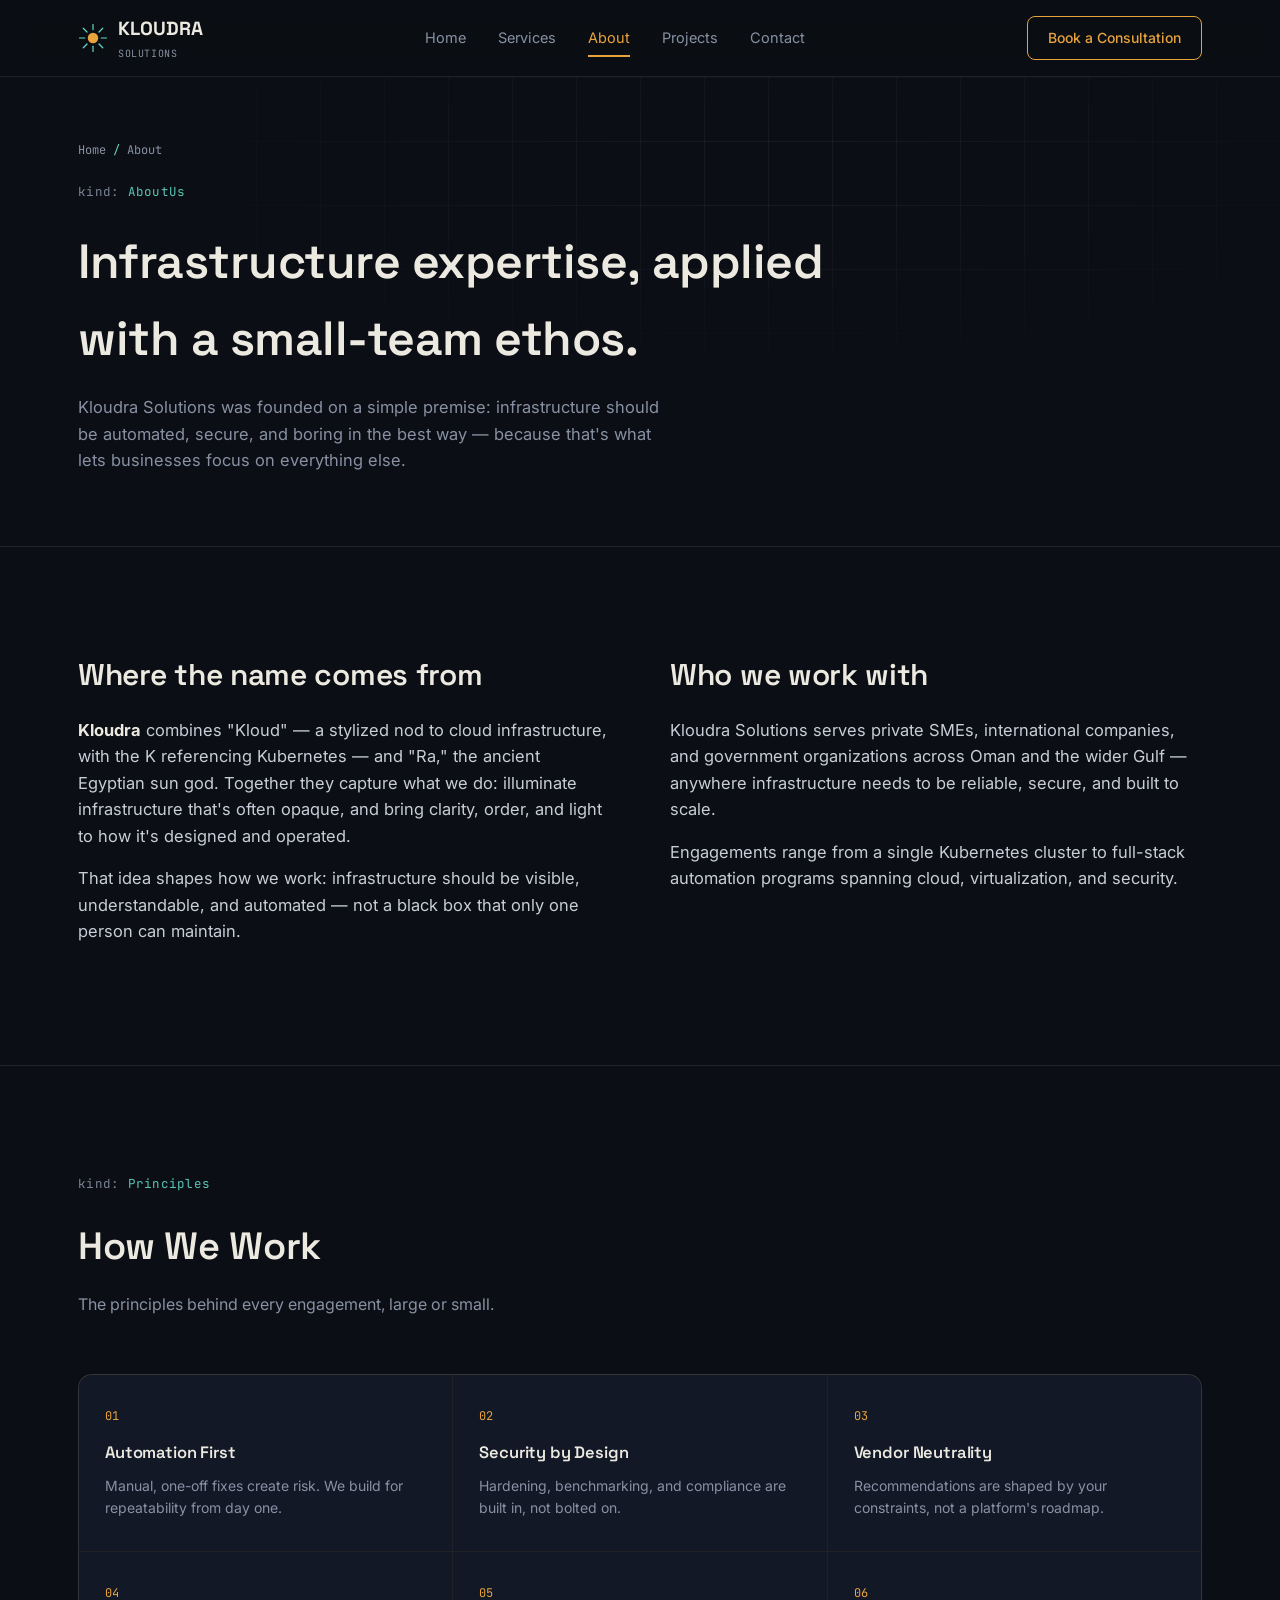
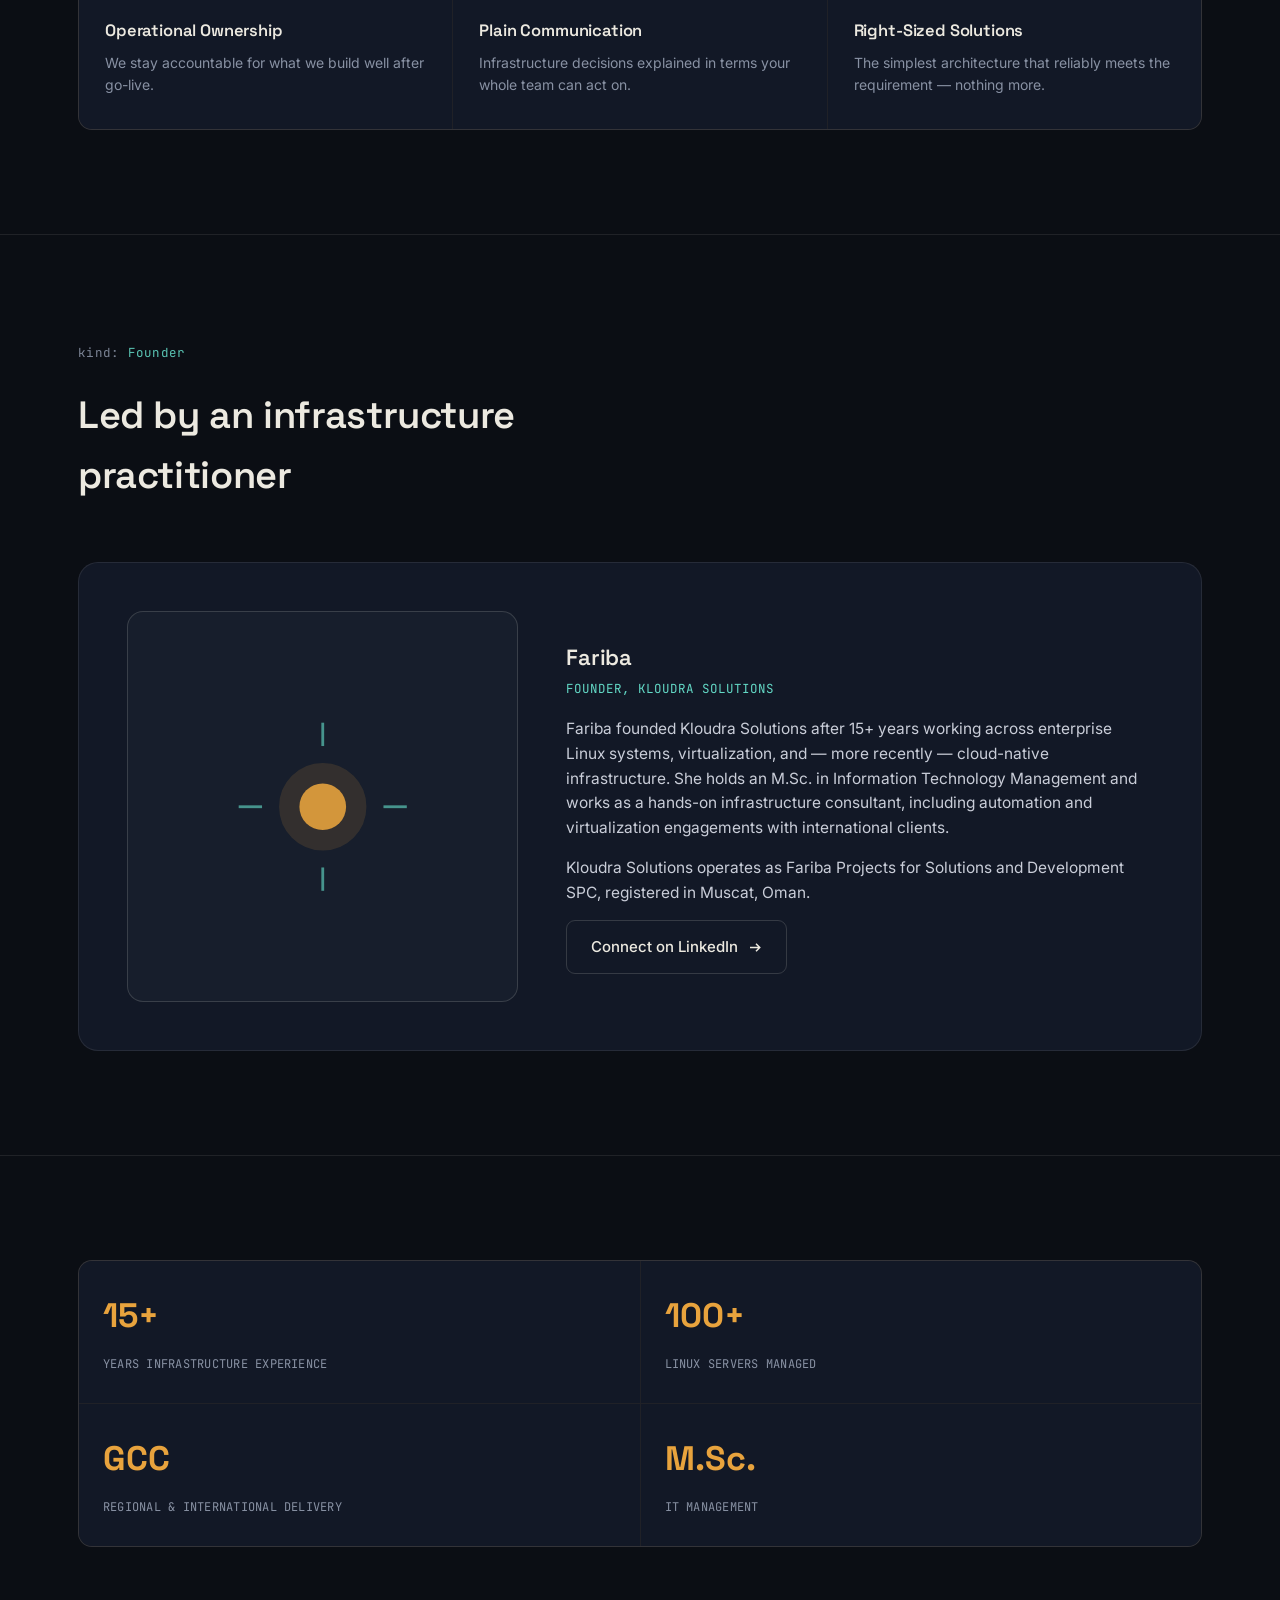
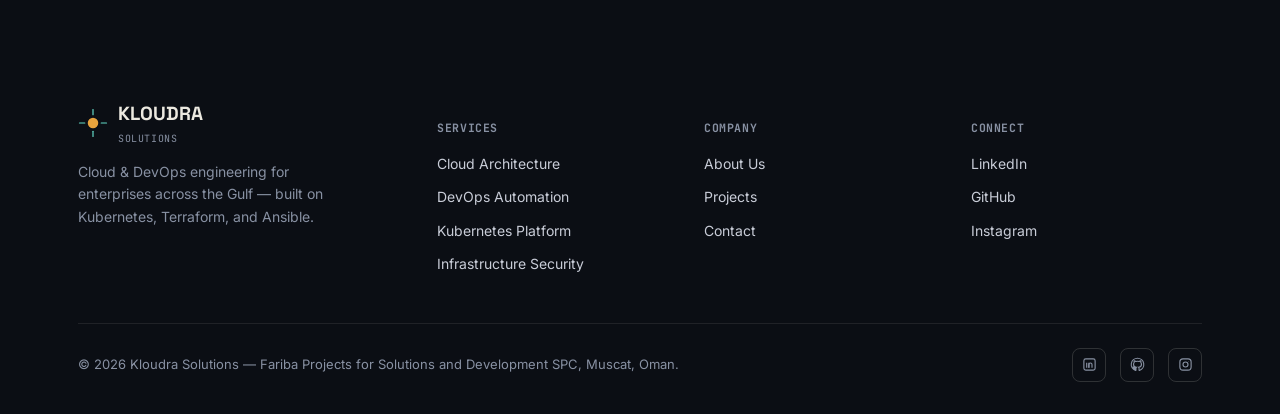
==== about.html @ f90eed34 "Initial Kloudra Solutions website" ====
<!DOCTYPE html>
<html lang="en">
<head>
<meta charset="UTF-8">
<meta name="viewport" content="width=device-width, initial-scale=1.0">
<title>About Us | Kloudra Solutions</title>
<meta name="description" content="Kloudra Solutions is a Muscat-based cloud and DevOps engineering practice serving SMEs, enterprises, and government organizations across the Gulf.">
<link rel="preconnect" href="https://fonts.googleapis.com">
<link rel="preconnect" href="https://fonts.gstatic.com" crossorigin>
<link href="https://fonts.googleapis.com/css2?family=Space+Grotesk:wght@400;500;600;700&family=Inter:wght@400;500;600;700&family=JetBrains+Mono:wght@400;500;600&display=swap" rel="stylesheet">
<link rel="stylesheet" href="styles.css">
</head>
<body>

<header>
  <nav class="wrap">
    <a href="index.html" class="brand">
      <svg class="brand-mark" viewBox="0 0 40 40" fill="none">
        <circle cx="20" cy="20" r="7" fill="#E8A33D"/>
        <g stroke="#63D9C6" stroke-width="1.6" stroke-linecap="round">
          <line x1="20" y1="2" x2="20" y2="9"/><line x1="20" y1="31" x2="20" y2="38"/>
          <line x1="2" y1="20" x2="9" y2="20"/><line x1="31" y1="20" x2="38" y2="20"/>
          <line x1="7" y1="7" x2="12" y2="12"/><line x1="28" y1="28" x2="33" y2="33"/>
          <line x1="33" y1="7" x2="28" y2="12"/><line x1="12" y1="28" x2="7" y2="33"/>
        </g>
      </svg>
      <div>KLOUDRA<small>SOLUTIONS</small></div>
    </a>
    <div class="nav-links" id="navLinks">
      <a href="index.html">Home</a>
      <a href="services.html">Services</a>
      <a href="about.html" class="active">About</a>
      <a href="projects.html">Projects</a>
      <a href="contact.html">Contact</a>
    </div>
    <div class="nav-right">
      <a class="nav-cta" href="https://calendly.com/faribadevopsprojects/30min" target="_blank" rel="noopener">Book a Consultation</a>
      <button class="nav-toggle" id="navToggle" aria-label="Toggle menu">
        <svg viewBox="0 0 24 24" fill="none" stroke="currentColor" stroke-width="2"><path d="M4 7h16M4 12h16M4 17h16"/></svg>
      </button>
    </div>
  </nav>
</header>

<section class="page-header">
  <div class="hero-grid"></div>
  <div class="wrap" style="position:relative;">
    <div class="crumb"><a href="index.html">Home</a> <span>/</span> About</div>
    <div class="manifest"><span><span class="k">kind:</span> <span class="v">AboutUs</span></span></div>
    <h1>Infrastructure expertise, applied with a small-team ethos.</h1>
    <p>Kloudra Solutions was founded on a simple premise: infrastructure should be automated, secure, and boring in the best way — because that's what lets businesses focus on everything else.</p>
  </div>
</section>

<section>
  <div class="wrap about-layout">
    <div class="reveal">
      <h2 style="font-size:clamp(24px,3vw,30px); margin-bottom:18px;">Where the name comes from</h2>
      <p><strong style="color:var(--paper);">Kloudra</strong> combines "Kloud" — a stylized nod to cloud infrastructure, with the K referencing Kubernetes — and "Ra," the ancient Egyptian sun god. Together they capture what we do: illuminate infrastructure that's often opaque, and bring clarity, order, and light to how it's designed and operated.</p>
      <p>That idea shapes how we work: infrastructure should be visible, understandable, and automated — not a black box that only one person can maintain.</p>
    </div>
    <div class="reveal">
      <h2 style="font-size:clamp(24px,3vw,30px); margin-bottom:18px;">Who we work with</h2>
      <p>Kloudra Solutions serves private SMEs, international companies, and government organizations across Oman and the wider Gulf — anywhere infrastructure needs to be reliable, secure, and built to scale.</p>
      <p>Engagements range from a single Kubernetes cluster to full-stack automation programs spanning cloud, virtualization, and security.</p>
    </div>
  </div>
</section>

<section>
  <div class="wrap">
    <div class="section-head reveal">
      <div class="manifest"><span><span class="k">kind:</span> <span class="v">Principles</span></span></div>
      <h2>How We Work</h2>
      <p>The principles behind every engagement, large or small.</p>
    </div>
    <div class="values-grid">
      <div class="value-item reveal"><span class="idx">01</span><h4>Automation First</h4><p>Manual, one-off fixes create risk. We build for repeatability from day one.</p></div>
      <div class="value-item reveal"><span class="idx">02</span><h4>Security by Design</h4><p>Hardening, benchmarking, and compliance are built in, not bolted on.</p></div>
      <div class="value-item reveal"><span class="idx">03</span><h4>Vendor Neutrality</h4><p>Recommendations are shaped by your constraints, not a platform's roadmap.</p></div>
      <div class="value-item reveal"><span class="idx">04</span><h4>Operational Ownership</h4><p>We stay accountable for what we build well after go-live.</p></div>
      <div class="value-item reveal"><span class="idx">05</span><h4>Plain Communication</h4><p>Infrastructure decisions explained in terms your whole team can act on.</p></div>
      <div class="value-item reveal"><span class="idx">06</span><h4>Right-Sized Solutions</h4><p>The simplest architecture that reliably meets the requirement — nothing more.</p></div>
    </div>
  </div>
</section>

<section>
  <div class="wrap">
    <div class="section-head reveal">
      <div class="manifest"><span><span class="k">kind:</span> <span class="v">Founder</span></span></div>
      <h2>Led by an infrastructure practitioner</h2>
    </div>
    <div class="founder reveal">
      <div class="founder-avatar">
        <svg viewBox="0 0 100 100" fill="none">
          <circle cx="50" cy="50" r="18" fill="#E8A33D" opacity="0.15" stroke="#E8A33D" stroke-width="1.4"/>
          <circle cx="50" cy="50" r="10" fill="#E8A33D"/>
          <g stroke="#63D9C6" stroke-width="1.2" opacity="0.7">
            <line x1="50" y1="14" x2="50" y2="24"/><line x1="50" y1="76" x2="50" y2="86"/>
            <line x1="14" y1="50" x2="24" y2="50"/><line x1="76" y1="50" x2="86" y2="50"/>
          </g>
        </svg>
      </div>
      <div>
        <h3>Fariba</h3>
        <span class="role">FOUNDER, KLOUDRA SOLUTIONS</span>
        <p>Fariba founded Kloudra Solutions after 15+ years working across enterprise Linux systems, virtualization, and — more recently — cloud-native infrastructure. She holds an M.Sc. in Information Technology Management and works as a hands-on infrastructure consultant, including automation and virtualization engagements with international clients.</p>
        <p>Kloudra Solutions operates as Fariba Projects for Solutions and Development SPC, registered in Muscat, Oman.</p>
        <a class="btn btn-ghost" href="https://www.linkedin.com/company/kloudrasolutions" target="_blank" rel="noopener">Connect on LinkedIn
          <svg viewBox="0 0 20 20" fill="none" stroke="currentColor" stroke-width="2"><path d="M4 10h12M12 5l5 5-5 5"/></svg>
        </a>
      </div>
    </div>
  </div>
</section>

<section style="border-bottom:none;">
  <div class="wrap">
    <div class="stat-grid reveal">
      <div class="stat"><span class="num">15+</span><span class="label">YEARS INFRASTRUCTURE EXPERIENCE</span></div>
      <div class="stat"><span class="num">100+</span><span class="label">LINUX SERVERS MANAGED</span></div>
      <div class="stat"><span class="num">GCC</span><span class="label">REGIONAL &amp; INTERNATIONAL DELIVERY</span></div>
      <div class="stat"><span class="num">M.Sc.</span><span class="label">IT MANAGEMENT</span></div>
    </div>
  </div>
</section>

<footer>
  <div class="wrap">
    <div class="foot-grid">
      <div class="foot-brand">
        <div class="brand">
          <svg class="brand-mark" viewBox="0 0 40 40" fill="none">
            <circle cx="20" cy="20" r="7" fill="#E8A33D"/>
            <g stroke="#63D9C6" stroke-width="1.6" stroke-linecap="round">
              <line x1="20" y1="2" x2="20" y2="9"/><line x1="20" y1="31" x2="20" y2="38"/>
              <line x1="2" y1="20" x2="9" y2="20"/><line x1="31" y1="20" x2="38" y2="20"/>
            </g>
          </svg>
          <div>KLOUDRA<small>SOLUTIONS</small></div>
        </div>
        <p>Cloud &amp; DevOps engineering for enterprises across the Gulf — built on Kubernetes, Terraform, and Ansible.</p>
      </div>
      <div class="foot-col">
        <h5>SERVICES</h5>
        <a href="services.html#cloud">Cloud Architecture</a>
        <a href="services.html#devops">DevOps Automation</a>
        <a href="services.html#kubernetes">Kubernetes Platform</a>
        <a href="services.html#security">Infrastructure Security</a>
      </div>
      <div class="foot-col">
        <h5>COMPANY</h5>
        <a href="about.html">About Us</a>
        <a href="projects.html">Projects</a>
        <a href="contact.html">Contact</a>
      </div>
      <div class="foot-col">
        <h5>CONNECT</h5>
        <a href="https://www.linkedin.com/company/kloudrasolutions" target="_blank" rel="noopener">LinkedIn</a>
        <a href="https://github.com/frbmohammaditabar" target="_blank" rel="noopener">GitHub</a>
        <a href="https://instagram.com/koudra.om" target="_blank" rel="noopener">Instagram</a>
      </div>
    </div>
    <div class="foot-inner">
      <span class="copy">© <span id="year"></span> Kloudra Solutions — Fariba Projects for Solutions and Development SPC, Muscat, Oman.</span>
      <div class="foot-social">
        <a href="https://www.linkedin.com/company/kloudrasolutions" target="_blank" rel="noopener" aria-label="LinkedIn"><svg viewBox="0 0 24 24" fill="none" stroke="currentColor" stroke-width="1.8"><rect x="3" y="3" width="18" height="18" rx="3"/><line x1="7.5" y1="9" x2="7.5" y2="17"/><path d="M11 17v-5a2.5 2.5 0 0 1 5 0v5"/><line x1="11" y1="9" x2="11" y2="17"/></svg></a>
        <a href="https://github.com/frbmohammaditabar" target="_blank" rel="noopener" aria-label="GitHub"><svg viewBox="0 0 24 24" fill="none" stroke="currentColor" stroke-width="1.8"><path d="M12 2a10 10 0 0 0-3.16 19.49c.5.09.68-.22.68-.48v-1.7c-2.78.6-3.37-1.34-3.37-1.34-.46-1.15-1.11-1.46-1.11-1.46-.9-.62.07-.6.07-.6 1 .07 1.53 1.03 1.53 1.03.9 1.52 2.34 1.08 2.91.83.09-.65.35-1.08.63-1.33-2.22-.25-4.56-1.11-4.56-4.94 0-1.09.39-1.98 1.03-2.68-.1-.25-.45-1.27.1-2.64 0 0 .84-.27 2.75 1.02a9.6 9.6 0 0 1 5 0c1.91-1.3 2.75-1.02 2.75-1.02.55 1.37.2 2.39.1 2.64.64.7 1.03 1.59 1.03 2.68 0 3.84-2.34 4.68-4.57 4.93.36.31.68.92.68 1.85v2.74c0 .27.18.58.69.48A10 10 0 0 0 12 2z"/></svg></a>
        <a href="https://instagram.com/koudra.om" target="_blank" rel="noopener" aria-label="Instagram"><svg viewBox="0 0 24 24" fill="none" stroke="currentColor" stroke-width="1.8"><rect x="3" y="3" width="18" height="18" rx="5"/><circle cx="12" cy="12" r="4"/><circle cx="17.2" cy="6.8" r="0.6" fill="currentColor" stroke="none"/></svg></a>
      </div>
    </div>
  </div>
</footer>

<script src="script.js"></script>
</body>
</html>
---- styles.css ----
/* =========================================================
   Kloudra Solutions — shared stylesheet
   ========================================================= */

:root{
  --ink:#0B0E14;
  --panel:#121826;
  --panel-2:#171E2C;
  --gold:#E8A33D;
  --gold-dim:#C98A2E;
  --cyan:#63D9C6;
  --paper:#ECE9E0;
  --fog:#8891A3;
  --line: rgba(236,233,224,0.09);
  --line-strong: rgba(236,233,224,0.16);
  --radius: 14px;
  --maxw: 1180px;
}

*{ box-sizing:border-box; }
html{ scroll-behavior:smooth; }
body{
  margin:0;
  background:var(--ink);
  color:var(--paper);
  font-family:'Inter', -apple-system, BlinkMacSystemFont, sans-serif;
  line-height:1.6;
  -webkit-font-smoothing:antialiased;
}
::selection{ background:var(--gold); color:var(--ink); }

h1,h2,h3,h4{ font-family:'Space Grotesk', sans-serif; font-weight:600; margin:0; letter-spacing:-0.01em; }
a{ color:inherit; text-decoration:none; }
img{ max-width:100%; display:block; }
.mono{ font-family:'JetBrains Mono', monospace; }

.wrap{ max-width:var(--maxw); margin:0 auto; padding:0 28px; }

a:focus-visible, button:focus-visible, input:focus-visible, textarea:focus-visible{
  outline:2px solid var(--cyan); outline-offset:3px; border-radius:4px;
}

/* ---------- manifest / eyebrow ---------- */
.manifest{
  font-family:'JetBrains Mono', monospace;
  font-size:12.5px;
  color:var(--cyan);
  letter-spacing:0.02em;
  display:inline-flex;
  flex-direction:column;
  gap:2px;
  margin-bottom:22px;
  opacity:0.9;
}
.manifest .k{ color:var(--fog); }
.manifest .v{ color:var(--cyan); }

/* ---------- header / nav ---------- */
header{
  position:sticky; top:0; z-index:50;
  background:rgba(11,14,20,0.86);
  backdrop-filter:blur(10px);
  border-bottom:1px solid var(--line);
}
nav.wrap{ display:flex; align-items:center; justify-content:space-between; height:76px; }
.brand{ display:flex; align-items:center; gap:10px; font-family:'Space Grotesk', sans-serif; font-weight:700; font-size:19px; }
.brand-mark{ width:30px; height:30px; flex:none; }
.brand small{ display:block; font-family:'JetBrains Mono', monospace; font-weight:400; font-size:10px; color:var(--fog); letter-spacing:0.06em; margin-top:1px; }

.nav-links{ display:flex; align-items:center; gap:32px; font-size:14.5px; color:var(--fog); }
.nav-links a{ transition:color .18s ease; position:relative; padding:4px 0; }
.nav-links a:hover{ color:var(--paper); }
.nav-links a.active{ color:var(--gold); }
.nav-links a.active::after{
  content:""; position:absolute; left:0; right:0; bottom:-3px; height:1.5px; background:var(--gold);
}

.nav-right{ display:flex; align-items:center; gap:16px; }
.nav-cta{
  padding:10px 20px; border:1px solid var(--gold); border-radius:8px;
  color:var(--gold) !important; font-size:14px; font-weight:500;
  transition:background .18s ease, color .18s ease; white-space:nowrap;
}
.nav-cta:hover{ background:var(--gold); color:var(--ink) !important; }

.nav-toggle{
  display:none; background:none; border:1px solid var(--line-strong); border-radius:8px;
  width:42px; height:42px; align-items:center; justify-content:center; color:var(--paper); cursor:pointer;
}
.nav-toggle svg{ width:20px; height:20px; }

@media (max-width:900px){
  .nav-links{
    position:fixed; inset:76px 0 0 0; background:var(--ink);
    flex-direction:column; align-items:flex-start; gap:0; padding:12px 28px 28px;
    transform:translateY(-8px); opacity:0; pointer-events:none; transition:opacity .2s ease, transform .2s ease;
    border-bottom:1px solid var(--line);
  }
  .nav-links.open{ opacity:1; pointer-events:auto; transform:translateY(0); }
  .nav-links a{ width:100%; padding:14px 0; border-top:1px solid var(--line); font-size:16px; }
  .nav-links a:first-child{ border-top:none; }
  .nav-toggle{ display:flex; }
}

/* ---------- buttons ---------- */
.btn{
  display:inline-flex; align-items:center; gap:9px; padding:14px 24px; border-radius:9px;
  font-size:15px; font-weight:500; transition:transform .18s ease, box-shadow .18s ease, background .18s ease, color .18s ease;
  border:1px solid transparent; cursor:pointer; font-family:inherit;
}
.btn-primary{ background:var(--gold); color:var(--ink); }
.btn-primary:hover{ background:var(--gold-dim); box-shadow:0 8px 24px rgba(232,163,61,0.18); transform:translateY(-1px); }
.btn-ghost{ border-color:var(--line-strong); color:var(--paper); background:transparent; }
.btn-ghost:hover{ border-color:var(--cyan); color:var(--cyan); }
.btn svg{ width:15px; height:15px; }

/* ---------- page header (inner pages) ---------- */
.page-header{
  padding:64px 0 56px; border-bottom:1px solid var(--line); position:relative; overflow:hidden;
}
.page-header .hero-grid{ opacity:0.6; }
.page-header h1{ font-size:clamp(32px,4.4vw,48px); margin-bottom:14px; max-width:760px; }
.page-header p{ color:var(--fog); font-size:16.5px; max-width:600px; }
.crumb{ font-family:'JetBrains Mono', monospace; font-size:12px; color:var(--fog); margin-bottom:18px; }
.crumb span{ color:var(--cyan); }

.hero-grid{
  position:absolute; inset:0;
  background-image:linear-gradient(var(--line) 1px, transparent 1px), linear-gradient(90deg, var(--line) 1px, transparent 1px);
  background-size:64px 64px;
  -webkit-mask-image:radial-gradient(ellipse 70% 60% at 60% 20%, #000 10%, transparent 75%);
  mask-image:radial-gradient(ellipse 70% 60% at 60% 20%, #000 10%, transparent 75%);
  pointer-events:none;
}

/* ---------- hero (home) ---------- */
.hero{ position:relative; padding:96px 0 110px; overflow:hidden; border-bottom:1px solid var(--line); }
.hero-inner{ position:relative; display:grid; grid-template-columns:1.05fr 0.95fr; gap:48px; align-items:center; }
.hero h1{ font-size:clamp(38px,5vw,60px); line-height:1.04; margin-bottom:22px; }
.hero h1 em{ font-style:normal; color:var(--gold); }
.hero p.lede{ font-size:18px; color:#C9CDD8; max-width:520px; margin-bottom:14px; }
.hero .locale{ font-family:'JetBrains Mono', monospace; font-size:13px; color:var(--fog); margin-bottom:36px; }
.hero .locale .dot{ color:var(--cyan); }
.hero-ctas{ display:flex; gap:14px; flex-wrap:wrap; }

.sun-wrap{ position:relative; aspect-ratio:1/1; display:flex; align-items:center; justify-content:center; }
.sun-wrap svg{ width:100%; height:100%; max-width:420px; }
.ray{ transform-origin:210px 210px; animation:spin 42s linear infinite; }
.ray.rev{ animation-direction:reverse; animation-duration:60s; }
.pulse-node{ animation:pulse 3.2s ease-in-out infinite; }
@keyframes spin{ to{ transform:rotate(360deg); } }
@keyframes pulse{ 0%,100%{ opacity:.45; r:3.2; } 50%{ opacity:1; r:4.4; } }
@media (prefers-reduced-motion: reduce){ .ray, .pulse-node{ animation:none !important; } }

/* ---------- section shell ---------- */
section{ padding:104px 0; border-bottom:1px solid var(--line); }
.section-head{ max-width:640px; margin-bottom:56px; }
.section-head h2{ font-size:clamp(28px,3.4vw,38px); margin-bottom:14px; }
.section-head p{ color:var(--fog); font-size:16px; }
.section-head.center{ margin-left:auto; margin-right:auto; text-align:center; }

/* ---------- about / stats ---------- */
.about-layout{ display:grid; grid-template-columns:1fr 1fr; gap:60px; align-items:start; }
.about-layout p{ color:#C9CDD8; font-size:16.5px; margin-bottom:16px; }
.stat-grid{ display:grid; grid-template-columns:1fr 1fr; gap:1px; background:var(--line); border:1px solid var(--line); border-radius:var(--radius); overflow:hidden; }
.stat{ background:var(--panel); padding:28px 24px; }
.stat .num{ font-family:'Space Grotesk', sans-serif; font-size:34px; font-weight:700; color:var(--gold); display:block; margin-bottom:6px; }
.stat .label{ font-family:'JetBrains Mono', monospace; font-size:12px; color:var(--fog); letter-spacing:0.02em; }

/* ---------- services (cards, grid) ---------- */
.svc-grid{ display:grid; grid-template-columns:repeat(3, 1fr); gap:20px; }
.svc-card{ background:var(--panel); border:1px solid var(--line); border-radius:var(--radius); padding:30px 26px; transition:border-color .2s ease, transform .2s ease; }
.svc-card:hover{ border-color:var(--line-strong); transform:translateY(-3px); }
.svc-icon{ width:40px; height:40px; margin-bottom:20px; color:var(--cyan); }
.svc-card h3{ font-size:19px; margin-bottom:16px; }
.svc-card ul{ list-style:none; margin:0; padding:0; }
.svc-card li{ font-size:14.5px; color:#B8BECC; padding:7px 0 7px 20px; position:relative; border-top:1px solid var(--line); }
.svc-card li:first-child{ border-top:none; }
.svc-card li::before{ content:""; position:absolute; left:0; top:15px; width:6px; height:6px; background:var(--gold); transform:rotate(45deg); }
.svc-card a.more{ display:inline-flex; align-items:center; gap:6px; margin-top:18px; font-size:13.5px; color:var(--cyan); }

/* ---------- service detail blocks (services.html) ---------- */
.svc-detail{ display:grid; grid-template-columns:0.9fr 1.1fr; gap:56px; align-items:start; padding:80px 0; border-bottom:1px solid var(--line); }
.svc-detail:last-child{ border-bottom:none; }
.svc-detail:nth-child(even){ direction:rtl; }
.svc-detail:nth-child(even) > *{ direction:ltr; }
.svc-detail .num-tag{ font-family:'JetBrains Mono', monospace; font-size:13px; color:var(--gold); display:block; margin-bottom:16px; }
.svc-detail h2{ font-size:clamp(24px,3vw,32px); margin-bottom:16px; }
.svc-detail > div:first-child p{ color:var(--fog); font-size:15.5px; margin-bottom:20px; }
.cap-grid{ display:grid; grid-template-columns:1fr 1fr; gap:12px; }
.cap-item{ background:var(--panel); border:1px solid var(--line); border-radius:10px; padding:16px 18px; font-size:14.5px; color:#C9CDD8; display:flex; align-items:flex-start; gap:10px; }
.cap-item::before{ content:"✔"; color:var(--gold); font-size:11px; margin-top:3px; }

/* ---------- why ---------- */
.why-grid{ display:grid; grid-template-columns:repeat(3, 1fr); gap:1px; background:var(--line); border:1px solid var(--line); border-radius:var(--radius); overflow:hidden; }
.why-item{ background:var(--panel); padding:32px 26px; }
.why-item .idx{ font-family:'JetBrains Mono', monospace; font-size:12px; color:var(--gold); display:block; margin-bottom:14px; }
.why-item h4{ font-size:16.5px; margin-bottom:8px; }
.why-item p{ font-size:14px; color:var(--fog); margin:0; }

/* ---------- projects ---------- */
.proj-grid{ display:grid; grid-template-columns:repeat(2, 1fr); gap:16px; }
.proj-card{ border:1px solid var(--line); border-radius:var(--radius); padding:26px 26px; display:flex; justify-content:space-between; align-items:flex-start; gap:18px; transition:background .2s ease, border-color .2s ease; }
.proj-card:hover{ background:var(--panel); border-color:var(--line-strong); }
.proj-card .tag{ font-family:'JetBrains Mono', monospace; font-size:11px; color:var(--fog); margin-bottom:10px; display:block; }
.proj-card h4{ font-size:17.5px; margin-bottom:8px; }
.proj-card p{ font-size:14px; color:var(--fog); margin:0; max-width:440px; }
.proj-card .arrow{ color:var(--cyan); flex:none; margin-top:6px; }

/* ---------- case studies (projects.html) ---------- */
.case{ border:1px solid var(--line); border-radius:20px; overflow:hidden; margin-bottom:24px; }
.case-head{ padding:30px 34px; background:var(--panel); display:flex; justify-content:space-between; align-items:flex-start; gap:20px; flex-wrap:wrap; }
.case-head .tag{ font-family:'JetBrains Mono', monospace; font-size:11px; color:var(--gold); margin-bottom:10px; display:block; }
.case-head h3{ font-size:22px; }
.case-body{ display:grid; grid-template-columns:1fr 1fr; gap:1px; background:var(--line); }
.case-col{ background:var(--ink); padding:26px 34px; }
.case-col h5{ font-family:'JetBrains Mono', monospace; font-size:11.5px; color:var(--cyan); letter-spacing:0.05em; margin-bottom:12px; }
.case-col p{ font-size:14.5px; color:#C9CDD8; margin:0; }
.case-chips{ display:flex; flex-wrap:wrap; gap:8px; padding:22px 34px 30px; }
.case-chip{ font-family:'JetBrains Mono', monospace; font-size:12px; color:var(--fog); border:1px solid var(--line-strong); border-radius:6px; padding:6px 12px; }

/* ---------- stack ---------- */
.stack-row{ display:flex; flex-wrap:wrap; gap:10px; }
.stack-tag{ font-family:'JetBrains Mono', monospace; font-size:13px; color:#C9CDD8; border:1px solid var(--line-strong); border-radius:7px; padding:9px 15px; }

/* ---------- security ---------- */
.security{ background:var(--panel); border:1px solid var(--line); border-radius:20px; padding:56px; display:grid; grid-template-columns:1fr 1fr; gap:44px; align-items:center; }
.security .manifest{ margin-bottom:18px; }
.security h2{ font-size:30px; margin-bottom:16px; }
.security p{ color:var(--fog); font-size:15.5px; margin-bottom:26px; }
.sec-list{ list-style:none; margin:0; padding:0; display:grid; grid-template-columns:1fr 1fr; gap:14px 20px; }
.sec-list li{ font-size:14.5px; color:#C9CDD8; display:flex; align-items:center; gap:10px; }
.sec-list li::before{ content:"✔"; color:var(--gold); font-size:12px; }
.sec-visual{ position:relative; }

/* ---------- about page extras ---------- */
.values-grid{ display:grid; grid-template-columns:repeat(3,1fr); gap:1px; background:var(--line); border:1px solid var(--line); border-radius:var(--radius); overflow:hidden; }
.value-item{ background:var(--panel); padding:32px 26px; }
.value-item .idx{ font-family:'JetBrains Mono', monospace; font-size:12px; color:var(--gold); display:block; margin-bottom:14px; }
.value-item h4{ font-size:16.5px; margin-bottom:8px; }
.value-item p{ font-size:14px; color:var(--fog); margin:0; }

.founder{ display:grid; grid-template-columns:0.8fr 1.2fr; gap:48px; align-items:center; background:var(--panel); border:1px solid var(--line); border-radius:20px; padding:48px; }
.founder-avatar{
  aspect-ratio:1/1; border-radius:16px; background:var(--panel-2); border:1px solid var(--line-strong);
  display:flex; align-items:center; justify-content:center; position:relative; overflow:hidden;
}
.founder-avatar svg{ width:60%; height:60%; opacity:0.9; }
.founder h3{ font-size:22px; margin-bottom:4px; }
.founder .role{ font-family:'JetBrains Mono', monospace; font-size:12.5px; color:var(--cyan); margin-bottom:18px; display:block; }
.founder p{ color:#C9CDD8; font-size:15.5px; margin-bottom:14px; }

/* ---------- contact page ---------- */
.contact-inner{ display:grid; grid-template-columns:1.1fr 0.9fr; gap:56px; }
.contact-inner h2{ font-size:clamp(30px,4vw,42px); margin-bottom:18px; }
.contact-inner > div:first-child p{ color:var(--fog); font-size:16.5px; max-width:460px; margin-bottom:32px; }
.contact-card{ background:var(--panel); border:1px solid var(--line); border-radius:var(--radius); padding:10px; }
.contact-row{ display:flex; align-items:center; gap:14px; padding:16px 14px; border-radius:10px; transition:background .18s ease; }
.contact-row:hover{ background:var(--panel-2); }
.contact-row + .contact-row{ border-top:1px solid var(--line); }
.contact-row .ico{ width:38px; height:38px; border-radius:9px; background:var(--panel-2); display:flex; align-items:center; justify-content:center; color:var(--cyan); flex:none; }
.contact-row .ico svg{ width:18px; height:18px; }
.contact-row .meta small{ display:block; font-family:'JetBrains Mono', monospace; font-size:11px; color:var(--fog); margin-bottom:2px; }
.contact-row .meta span{ font-size:14.5px; }

.contact-form{ background:var(--panel); border:1px solid var(--line); border-radius:20px; padding:44px; }
.form-row{ margin-bottom:20px; }
.form-row label{ display:block; font-family:'JetBrains Mono', monospace; font-size:12px; color:var(--fog); margin-bottom:8px; letter-spacing:0.03em; }
.form-row input, .form-row textarea, .form-row select{
  width:100%; background:var(--ink); border:1px solid var(--line-strong); border-radius:9px;
  padding:13px 14px; color:var(--paper); font-family:'Inter', sans-serif; font-size:14.5px; resize:vertical;
}
.form-row input:focus, .form-row textarea:focus, .form-row select:focus{ border-color:var(--cyan); outline:none; }
.form-cols{ display:grid; grid-template-columns:1fr 1fr; gap:20px; }
.form-note{ font-size:12.5px; color:var(--fog); margin-top:14px; }

.office-band{ display:grid; grid-template-columns:repeat(3,1fr); gap:1px; background:var(--line); border:1px solid var(--line); border-radius:var(--radius); overflow:hidden; margin-top:56px; }
.office-item{ background:var(--panel); padding:28px 26px; }
.office-item .lbl{ font-family:'JetBrains Mono', monospace; font-size:11px; color:var(--gold); display:block; margin-bottom:10px; }
.office-item p{ font-size:14.5px; color:#C9CDD8; margin:0; }

/* ---------- CTA band ---------- */
.cta-band{ background:linear-gradient(135deg, var(--panel), var(--panel-2)); border:1px solid var(--line); border-radius:20px; padding:56px; display:flex; justify-content:space-between; align-items:center; gap:30px; flex-wrap:wrap; }
.cta-band h2{ font-size:clamp(24px,3vw,32px); margin-bottom:10px; }
.cta-band p{ color:var(--fog); font-size:15px; margin:0; }

/* ---------- footer ---------- */
footer{ padding:48px 0 32px; }
.foot-grid{ display:grid; grid-template-columns:1.4fr 1fr 1fr 1fr; gap:36px; padding-bottom:36px; border-bottom:1px solid var(--line); margin-bottom:24px; }
.foot-brand .brand{ margin-bottom:14px; }
.foot-brand p{ color:var(--fog); font-size:14px; max-width:280px; }
.foot-col h5{ font-family:'JetBrains Mono', monospace; font-size:11.5px; color:var(--fog); letter-spacing:0.05em; margin-bottom:16px; }
.foot-col a{ display:block; font-size:14px; color:#C9CDD8; margin-bottom:11px; transition:color .18s ease; }
.foot-col a:hover{ color:var(--gold); }
.foot-inner{ display:flex; justify-content:space-between; align-items:center; flex-wrap:wrap; gap:16px; }
.foot-inner .copy{ font-size:13px; color:var(--fog); }
.foot-social{ display:flex; gap:14px; }
.foot-social a{ width:34px; height:34px; border:1px solid var(--line-strong); border-radius:8px; display:flex; align-items:center; justify-content:center; color:var(--fog); transition:color .18s ease, border-color .18s ease; }
.foot-social a:hover{ color:var(--gold); border-color:var(--gold); }
.foot-social svg{ width:15px; height:15px; }

/* ---------- reveal on scroll ---------- */
.reveal{ opacity:0; transform:translateY(18px); transition:opacity .7s ease, transform .7s ease; }
.reveal.in{ opacity:1; transform:translateY(0); }

/* ---------- responsive ---------- */
@media (max-width: 980px){
  .hero-inner{ grid-template-columns:1fr; }
  .sun-wrap{ order:-1; max-width:260px; margin:0 auto; }
  .about-layout{ grid-template-columns:1fr; gap:32px; }
  .svc-grid{ grid-template-columns:1fr 1fr; }
  .why-grid{ grid-template-columns:1fr; }
  .proj-grid{ grid-template-columns:1fr; }
  .security{ grid-template-columns:1fr; padding:36px; }
  .sec-visual{ display:none; }
  .contact-inner{ grid-template-columns:1fr; }
  .svc-detail{ grid-template-columns:1fr; direction:ltr !important; }
  .svc-detail > *{ direction:ltr !important; }
  .values-grid{ grid-template-columns:1fr; }
  .founder{ grid-template-columns:1fr; padding:32px; }
  .founder-avatar{ max-width:200px; margin:0 auto; }
  .foot-grid{ grid-template-columns:1fr 1fr; }
  .office-band{ grid-template-columns:1fr; }
  .case-body{ grid-template-columns:1fr; }
}
@media (max-width: 680px){
  .svc-grid{ grid-template-columns:1fr; }
  .stat-grid{ grid-template-columns:1fr; }
  .sec-list{ grid-template-columns:1fr; }
  .cap-grid{ grid-template-columns:1fr; }
  section{ padding:72px 0; }
  .hero{ padding:64px 0 72px; }
  .page-header{ padding:48px 0 40px; }
  .foot-grid{ grid-template-columns:1fr; }
  .cta-band{ padding:36px; }
  .form-cols{ grid-template-columns:1fr; }
}
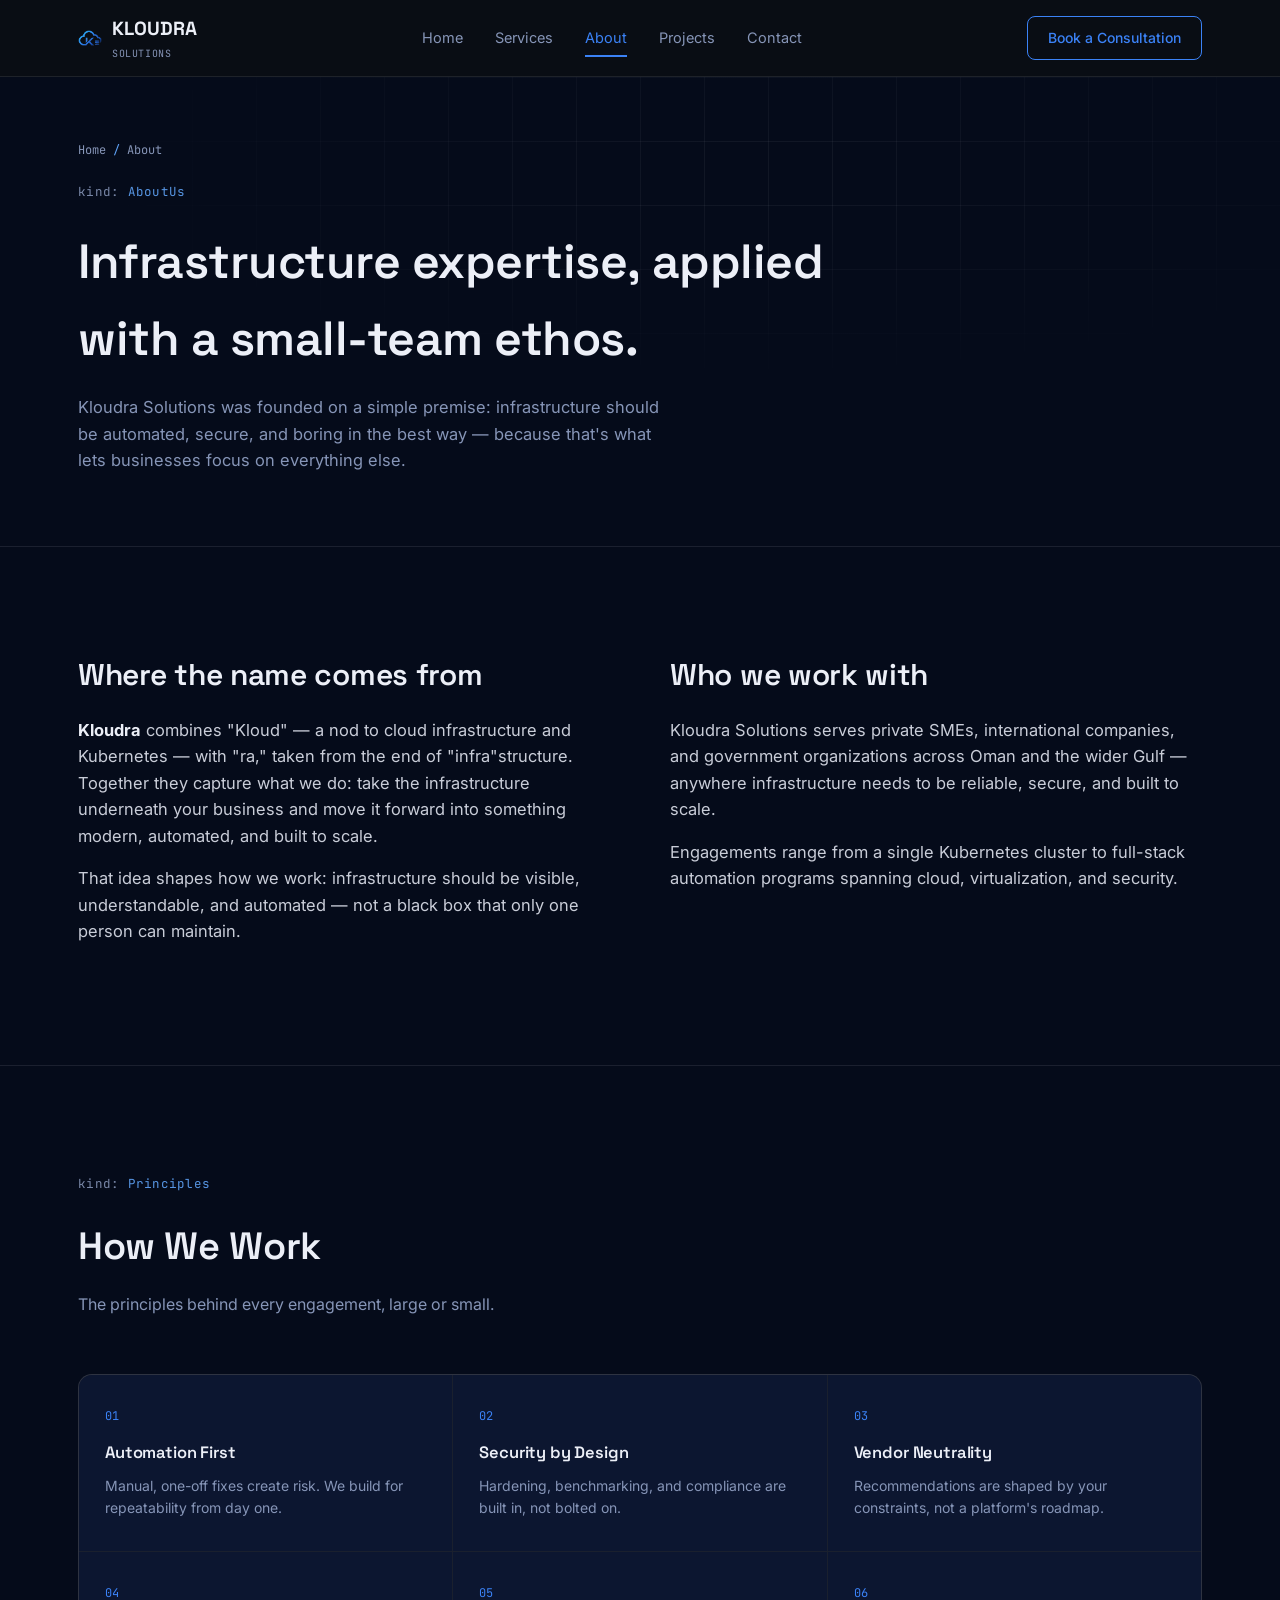
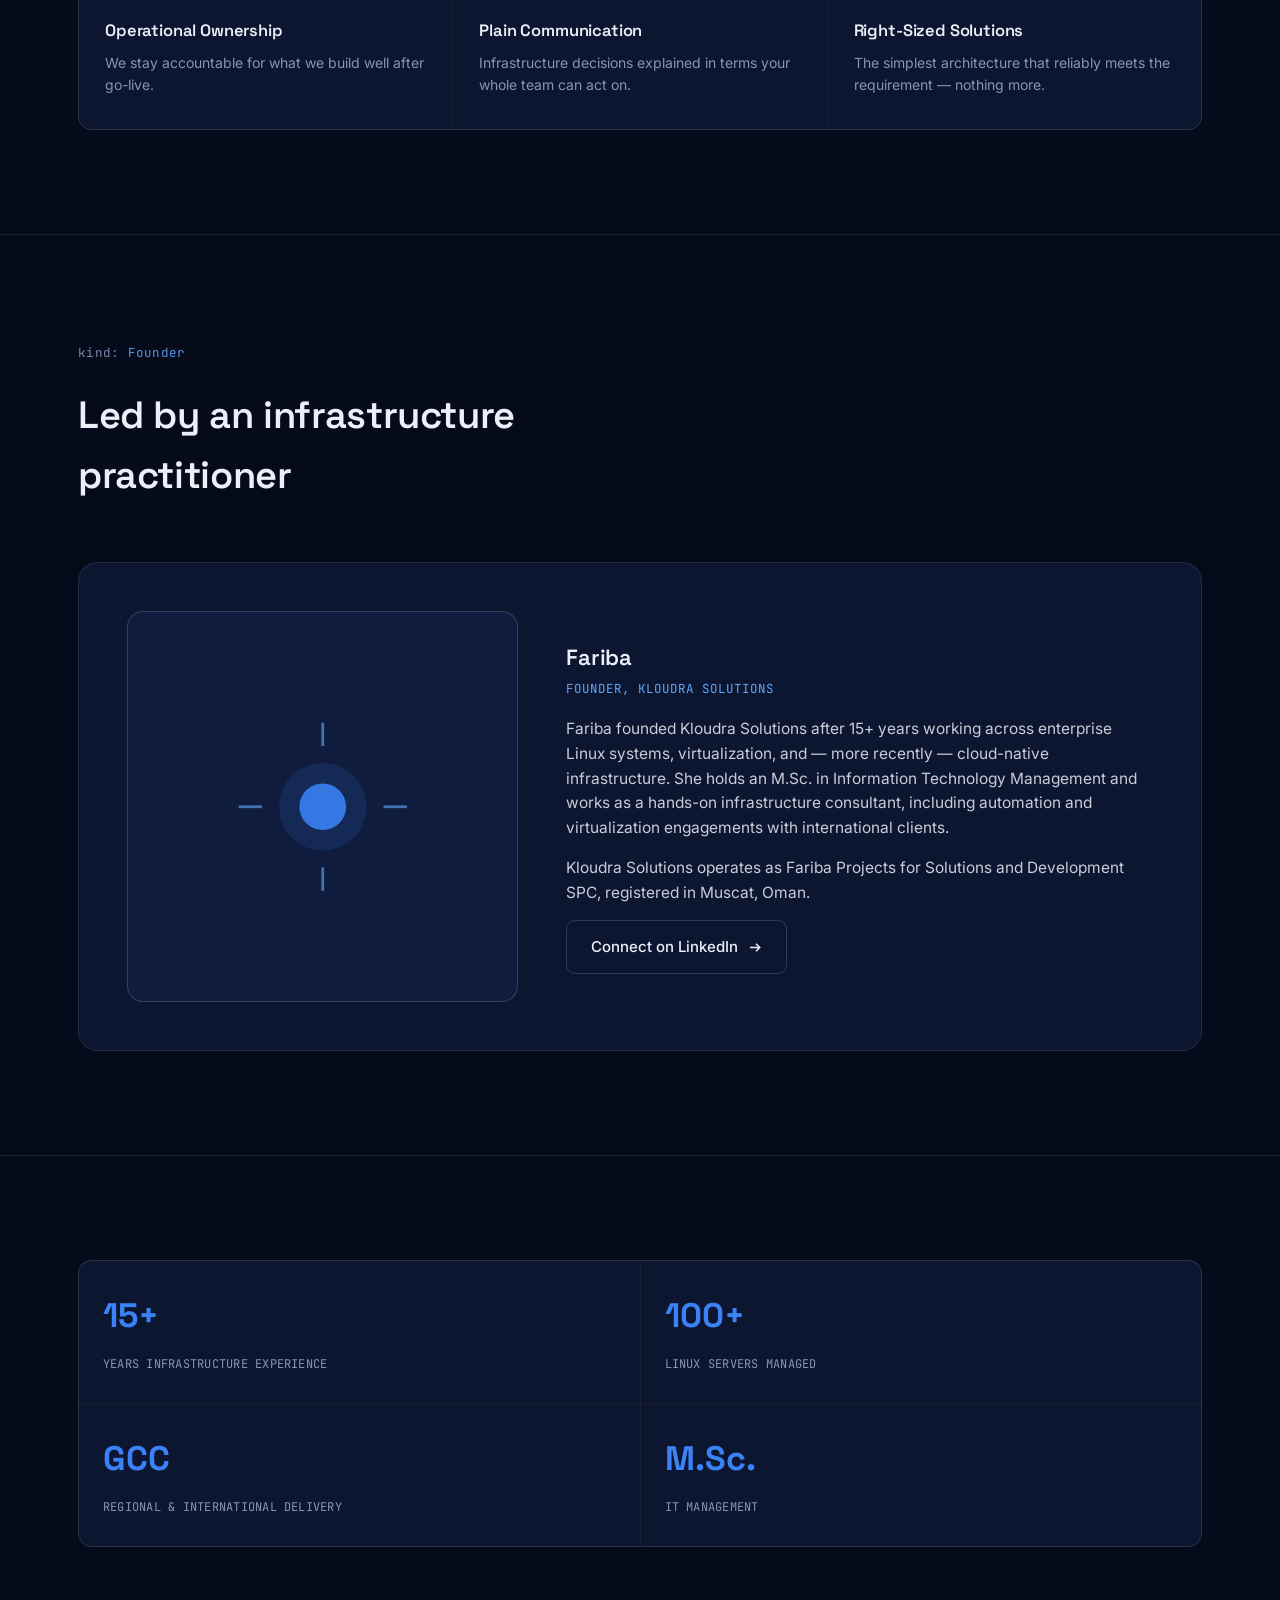
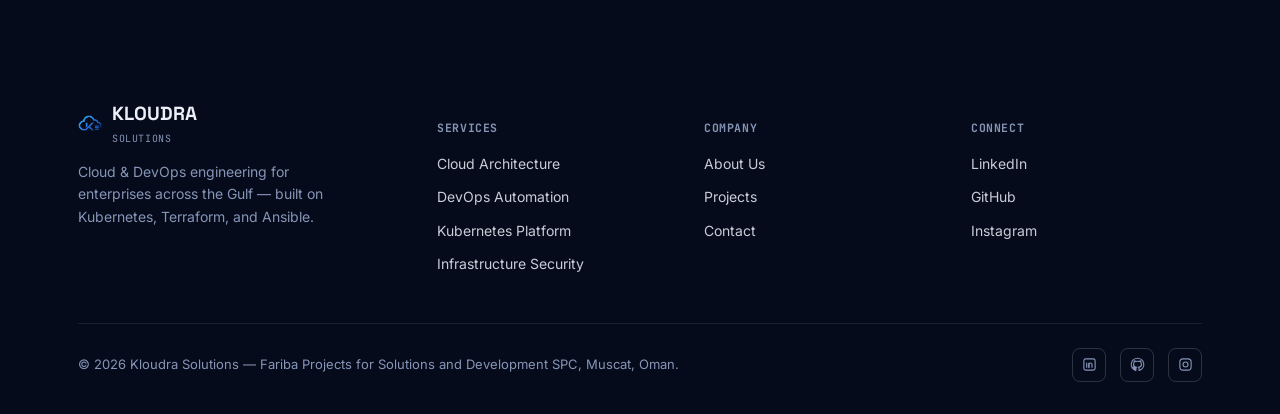
==== commit 48d347f2: "Update logo, color palette, hero animation, and about page copy" ====
--- a/about.html
+++ b/about.html
@@ -15,15 +15,7 @@
 <header>
   <nav class="wrap">
     <a href="index.html" class="brand">
-      <svg class="brand-mark" viewBox="0 0 40 40" fill="none">
-        <circle cx="20" cy="20" r="7" fill="#E8A33D"/>
-        <g stroke="#63D9C6" stroke-width="1.6" stroke-linecap="round">
-          <line x1="20" y1="2" x2="20" y2="9"/><line x1="20" y1="31" x2="20" y2="38"/>
-          <line x1="2" y1="20" x2="9" y2="20"/><line x1="31" y1="20" x2="38" y2="20"/>
-          <line x1="7" y1="7" x2="12" y2="12"/><line x1="28" y1="28" x2="33" y2="33"/>
-          <line x1="33" y1="7" x2="28" y2="12"/><line x1="12" y1="28" x2="7" y2="33"/>
-        </g>
-      </svg>
+      <img src="assets/logo-icon.png" alt="Kloudra logo" class="brand-mark">
       <div>KLOUDRA<small>SOLUTIONS</small></div>
     </a>
     <div class="nav-links" id="navLinks">
@@ -56,7 +48,7 @@
   <div class="wrap about-layout">
     <div class="reveal">
       <h2 style="font-size:clamp(24px,3vw,30px); margin-bottom:18px;">Where the name comes from</h2>
-      <p><strong style="color:var(--paper);">Kloudra</strong> combines "Kloud" — a stylized nod to cloud infrastructure, with the K referencing Kubernetes — and "Ra," the ancient Egyptian sun god. Together they capture what we do: illuminate infrastructure that's often opaque, and bring clarity, order, and light to how it's designed and operated.</p>
+      <p><strong style="color:var(--paper);">Kloudra</strong> combines "Kloud" — a nod to cloud infrastructure and Kubernetes — with "ra," taken from the end of "infra"structure. Together they capture what we do: take the infrastructure underneath your business and move it forward into something modern, automated, and built to scale.</p>
       <p>That idea shapes how we work: infrastructure should be visible, understandable, and automated — not a black box that only one person can maintain.</p>
     </div>
     <div class="reveal">
@@ -94,9 +86,9 @@
     <div class="founder reveal">
       <div class="founder-avatar">
         <svg viewBox="0 0 100 100" fill="none">
-          <circle cx="50" cy="50" r="18" fill="#E8A33D" opacity="0.15" stroke="#E8A33D" stroke-width="1.4"/>
-          <circle cx="50" cy="50" r="10" fill="#E8A33D"/>
-          <g stroke="#63D9C6" stroke-width="1.2" opacity="0.7">
+          <circle cx="50" cy="50" r="18" fill="#3B82F6" opacity="0.15" stroke="#3B82F6" stroke-width="1.4"/>
+          <circle cx="50" cy="50" r="10" fill="#3B82F6"/>
+          <g stroke="#60A5FA" stroke-width="1.2" opacity="0.7">
             <line x1="50" y1="14" x2="50" y2="24"/><line x1="50" y1="76" x2="50" y2="86"/>
             <line x1="14" y1="50" x2="24" y2="50"/><line x1="76" y1="50" x2="86" y2="50"/>
           </g>
@@ -131,13 +123,7 @@
     <div class="foot-grid">
       <div class="foot-brand">
         <div class="brand">
-          <svg class="brand-mark" viewBox="0 0 40 40" fill="none">
-            <circle cx="20" cy="20" r="7" fill="#E8A33D"/>
-            <g stroke="#63D9C6" stroke-width="1.6" stroke-linecap="round">
-              <line x1="20" y1="2" x2="20" y2="9"/><line x1="20" y1="31" x2="20" y2="38"/>
-              <line x1="2" y1="20" x2="9" y2="20"/><line x1="31" y1="20" x2="38" y2="20"/>
-            </g>
-          </svg>
+          <img src="assets/logo-icon.png" alt="Kloudra logo" class="brand-mark">
           <div>KLOUDRA<small>SOLUTIONS</small></div>
         </div>
         <p>Cloud &amp; DevOps engineering for enterprises across the Gulf — built on Kubernetes, Terraform, and Ansible.</p>
--- a/styles.css
+++ b/styles.css
@@ -3,16 +3,16 @@
    ========================================================= */
 
 :root{
-  --ink:#0B0E14;
-  --panel:#121826;
-  --panel-2:#171E2C;
-  --gold:#E8A33D;
-  --gold-dim:#C98A2E;
-  --cyan:#63D9C6;
-  --paper:#ECE9E0;
-  --fog:#8891A3;
-  --line: rgba(236,233,224,0.09);
-  --line-strong: rgba(236,233,224,0.16);
+  --ink:#050B1A;
+  --panel:#0C1630;
+  --panel-2:#101C3D;
+  --gold:#3B82F6;
+  --gold-dim:#2563EB;
+  --cyan:#60A5FA;
+  --paper:#ECEFF7;
+  --fog:#8695B7;
+  --line: rgba(236,239,247,0.09);
+  --line-strong: rgba(236,239,247,0.17);
   --radius: 14px;
   --maxw: 1180px;
 }
@@ -64,7 +64,33 @@
 }
 nav.wrap{ display:flex; align-items:center; justify-content:space-between; height:76px; }
 .brand{ display:flex; align-items:center; gap:10px; font-family:'Space Grotesk', sans-serif; font-weight:700; font-size:19px; }
-.brand-mark{ width:30px; height:30px; flex:none; }
+.brand-mark{
+  width:24px; height:24px; flex:none; object-fit:contain;
+  animation:brand-pulse 4s ease-in-out infinite;
+}
+@keyframes brand-pulse{ 0%,100%{ transform:scale(1); } 50%{ transform:scale(1.1); } }
+@media (prefers-reduced-motion: reduce){ .brand-mark{ animation:none !important; } }
+
+/* ---------- hero logo (replaces old sun emblem) ---------- */
+.hero-logo-wrap{ position:relative; display:flex; align-items:center; justify-content:center; aspect-ratio:1/1; }
+.hero-logo-glow{
+  position:absolute; width:60%; height:60%; border-radius:50%;
+  background:radial-gradient(circle, rgba(59,130,246,0.35), rgba(59,130,246,0) 70%);
+  filter:blur(10px);
+  animation:glow-pulse 5s ease-in-out infinite;
+}
+.hero-logo-ring{
+  position:absolute; inset:12%; border:1px solid var(--line-strong); border-radius:50%;
+}
+.hero-logo-ring.r2{ inset:22%; border-color:var(--line); }
+.hero-logo-wrap img{
+  position:relative; width:38%; z-index:2;
+  animation:logo-float 6s ease-in-out infinite;
+  filter:drop-shadow(0 20px 40px rgba(37,99,235,0.35));
+}
+@keyframes logo-float{ 0%,100%{ transform:translateY(0) rotate(0deg); } 50%{ transform:translateY(-12px) rotate(3deg); } }
+@keyframes glow-pulse{ 0%,100%{ opacity:0.7; } 50%{ opacity:1; } }
+@media (prefers-reduced-motion: reduce){ .hero-logo-wrap img, .hero-logo-glow{ animation:none !important; } }
 .brand small{ display:block; font-family:'JetBrains Mono', monospace; font-weight:400; font-size:10px; color:var(--fog); letter-spacing:0.06em; margin-top:1px; }
 
 .nav-links{ display:flex; align-items:center; gap:32px; font-size:14.5px; color:var(--fog); }
@@ -143,14 +169,7 @@
 .hero .locale .dot{ color:var(--cyan); }
 .hero-ctas{ display:flex; gap:14px; flex-wrap:wrap; }
 
-.sun-wrap{ position:relative; aspect-ratio:1/1; display:flex; align-items:center; justify-content:center; }
-.sun-wrap svg{ width:100%; height:100%; max-width:420px; }
-.ray{ transform-origin:210px 210px; animation:spin 42s linear infinite; }
-.ray.rev{ animation-direction:reverse; animation-duration:60s; }
-.pulse-node{ animation:pulse 3.2s ease-in-out infinite; }
-@keyframes spin{ to{ transform:rotate(360deg); } }
-@keyframes pulse{ 0%,100%{ opacity:.45; r:3.2; } 50%{ opacity:1; r:4.4; } }
-@media (prefers-reduced-motion: reduce){ .ray, .pulse-node{ animation:none !important; } }
+
 
 /* ---------- section shell ---------- */
 section{ padding:104px 0; border-bottom:1px solid var(--line); }
@@ -306,7 +325,7 @@
 /* ---------- responsive ---------- */
 @media (max-width: 980px){
   .hero-inner{ grid-template-columns:1fr; }
-  .sun-wrap{ order:-1; max-width:260px; margin:0 auto; }
+  .hero-logo-wrap{ order:-1; max-width:260px; margin:0 auto; }
   .about-layout{ grid-template-columns:1fr; gap:32px; }
   .svc-grid{ grid-template-columns:1fr 1fr; }
   .why-grid{ grid-template-columns:1fr; }
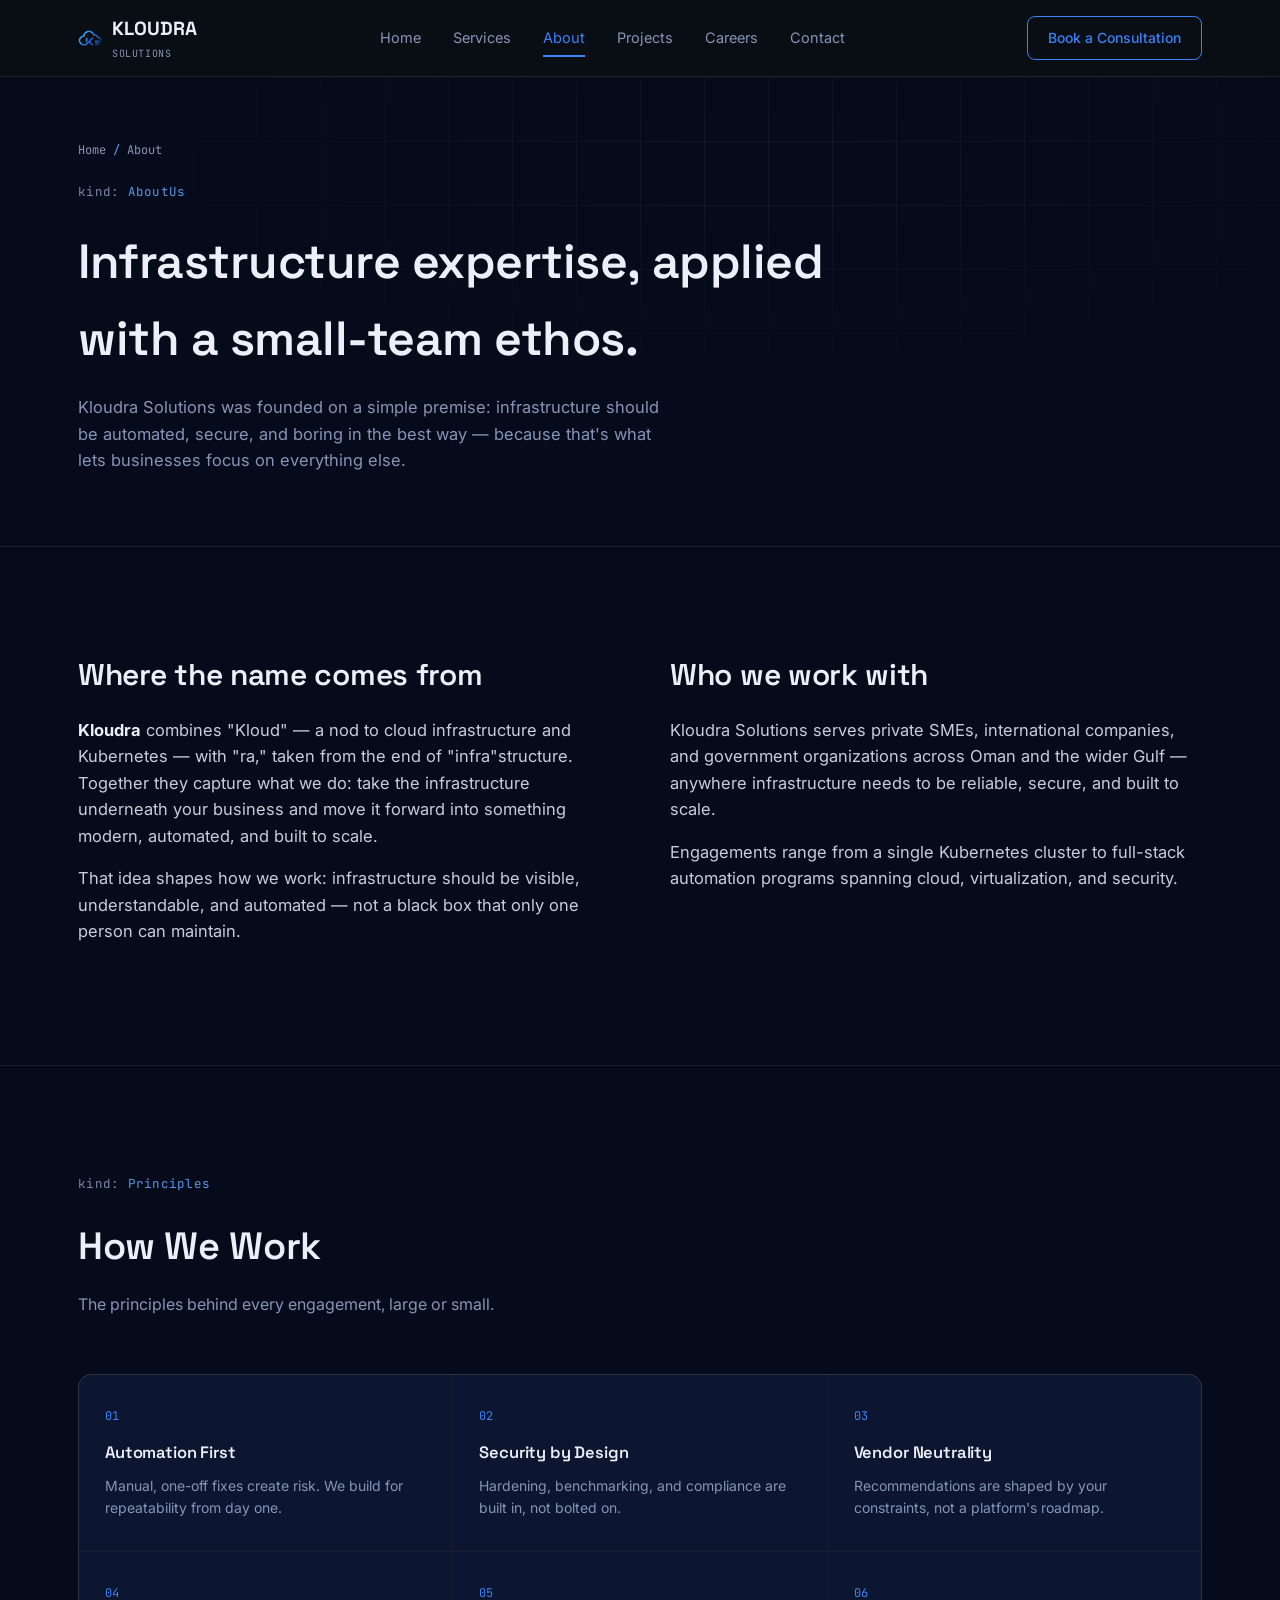
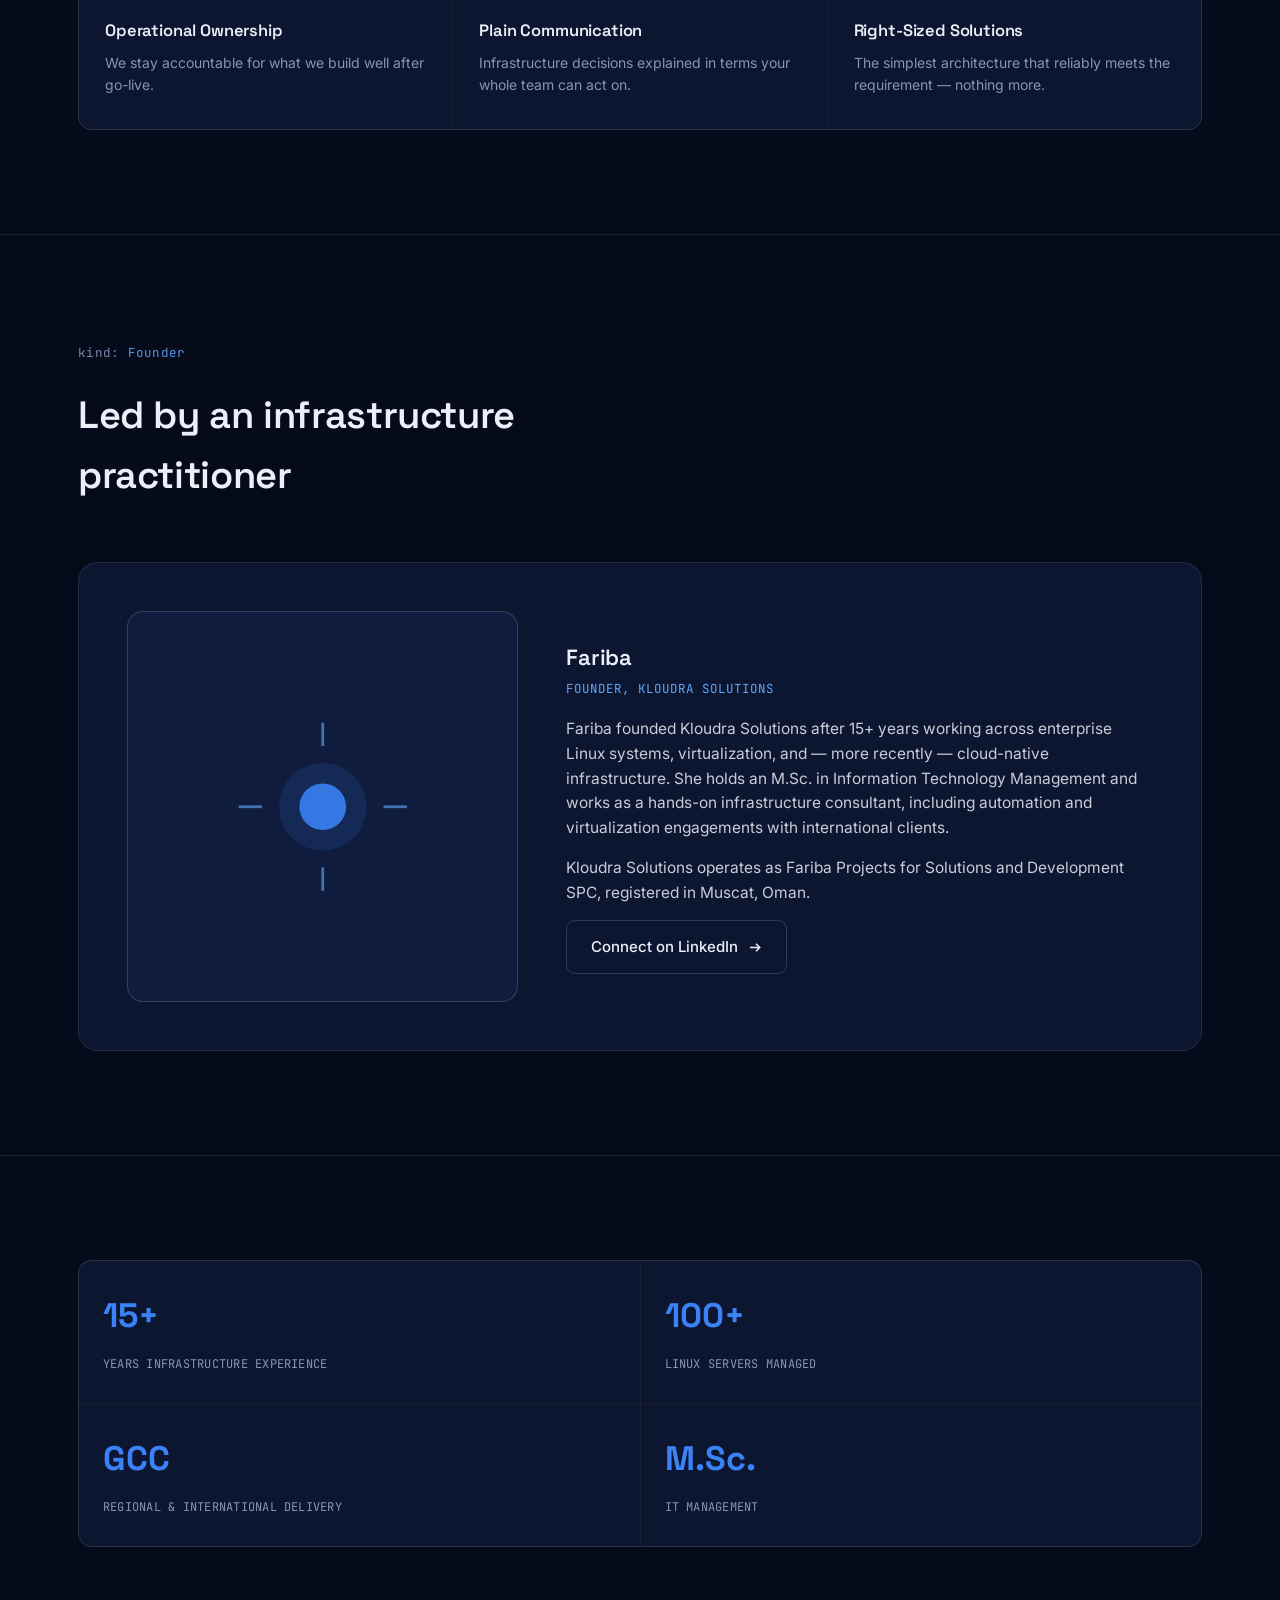
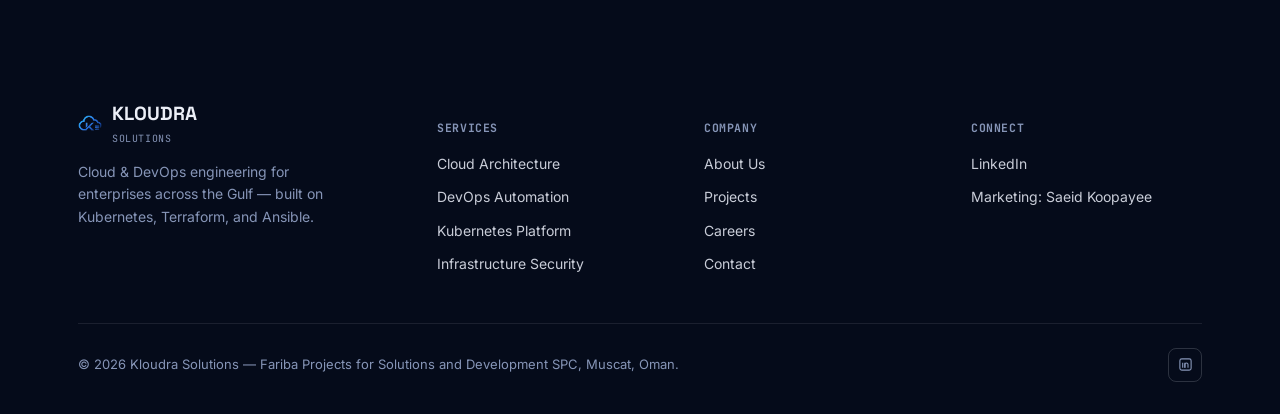
==== commit 2209f037: "Update pages, delete insta, github, add careers page" ====
--- a/about.html
+++ b/about.html
@@ -23,6 +23,7 @@
       <a href="services.html">Services</a>
       <a href="about.html" class="active">About</a>
       <a href="projects.html">Projects</a>
+      <a href="careers.html">Careers</a>
       <a href="contact.html">Contact</a>
     </div>
     <div class="nav-right">
@@ -139,21 +140,19 @@
         <h5>COMPANY</h5>
         <a href="about.html">About Us</a>
         <a href="projects.html">Projects</a>
+        <a href="careers.html">Careers</a>
         <a href="contact.html">Contact</a>
       </div>
       <div class="foot-col">
         <h5>CONNECT</h5>
         <a href="https://www.linkedin.com/company/kloudrasolutions" target="_blank" rel="noopener">LinkedIn</a>
-        <a href="https://github.com/frbmohammaditabar" target="_blank" rel="noopener">GitHub</a>
-        <a href="https://instagram.com/koudra.om" target="_blank" rel="noopener">Instagram</a>
+        <a href="tel:+4915158860008">Marketing: Saeid Koopayee</a>
       </div>
     </div>
     <div class="foot-inner">
       <span class="copy">© <span id="year"></span> Kloudra Solutions — Fariba Projects for Solutions and Development SPC, Muscat, Oman.</span>
       <div class="foot-social">
         <a href="https://www.linkedin.com/company/kloudrasolutions" target="_blank" rel="noopener" aria-label="LinkedIn"><svg viewBox="0 0 24 24" fill="none" stroke="currentColor" stroke-width="1.8"><rect x="3" y="3" width="18" height="18" rx="3"/><line x1="7.5" y1="9" x2="7.5" y2="17"/><path d="M11 17v-5a2.5 2.5 0 0 1 5 0v5"/><line x1="11" y1="9" x2="11" y2="17"/></svg></a>
-        <a href="https://github.com/frbmohammaditabar" target="_blank" rel="noopener" aria-label="GitHub"><svg viewBox="0 0 24 24" fill="none" stroke="currentColor" stroke-width="1.8"><path d="M12 2a10 10 0 0 0-3.16 19.49c.5.09.68-.22.68-.48v-1.7c-2.78.6-3.37-1.34-3.37-1.34-.46-1.15-1.11-1.46-1.11-1.46-.9-.62.07-.6.07-.6 1 .07 1.53 1.03 1.53 1.03.9 1.52 2.34 1.08 2.91.83.09-.65.35-1.08.63-1.33-2.22-.25-4.56-1.11-4.56-4.94 0-1.09.39-1.98 1.03-2.68-.1-.25-.45-1.27.1-2.64 0 0 .84-.27 2.75 1.02a9.6 9.6 0 0 1 5 0c1.91-1.3 2.75-1.02 2.75-1.02.55 1.37.2 2.39.1 2.64.64.7 1.03 1.59 1.03 2.68 0 3.84-2.34 4.68-4.57 4.93.36.31.68.92.68 1.85v2.74c0 .27.18.58.69.48A10 10 0 0 0 12 2z"/></svg></a>
-        <a href="https://instagram.com/koudra.om" target="_blank" rel="noopener" aria-label="Instagram"><svg viewBox="0 0 24 24" fill="none" stroke="currentColor" stroke-width="1.8"><rect x="3" y="3" width="18" height="18" rx="5"/><circle cx="12" cy="12" r="4"/><circle cx="17.2" cy="6.8" r="0.6" fill="currentColor" stroke="none"/></svg></a>
       </div>
     </div>
   </div>
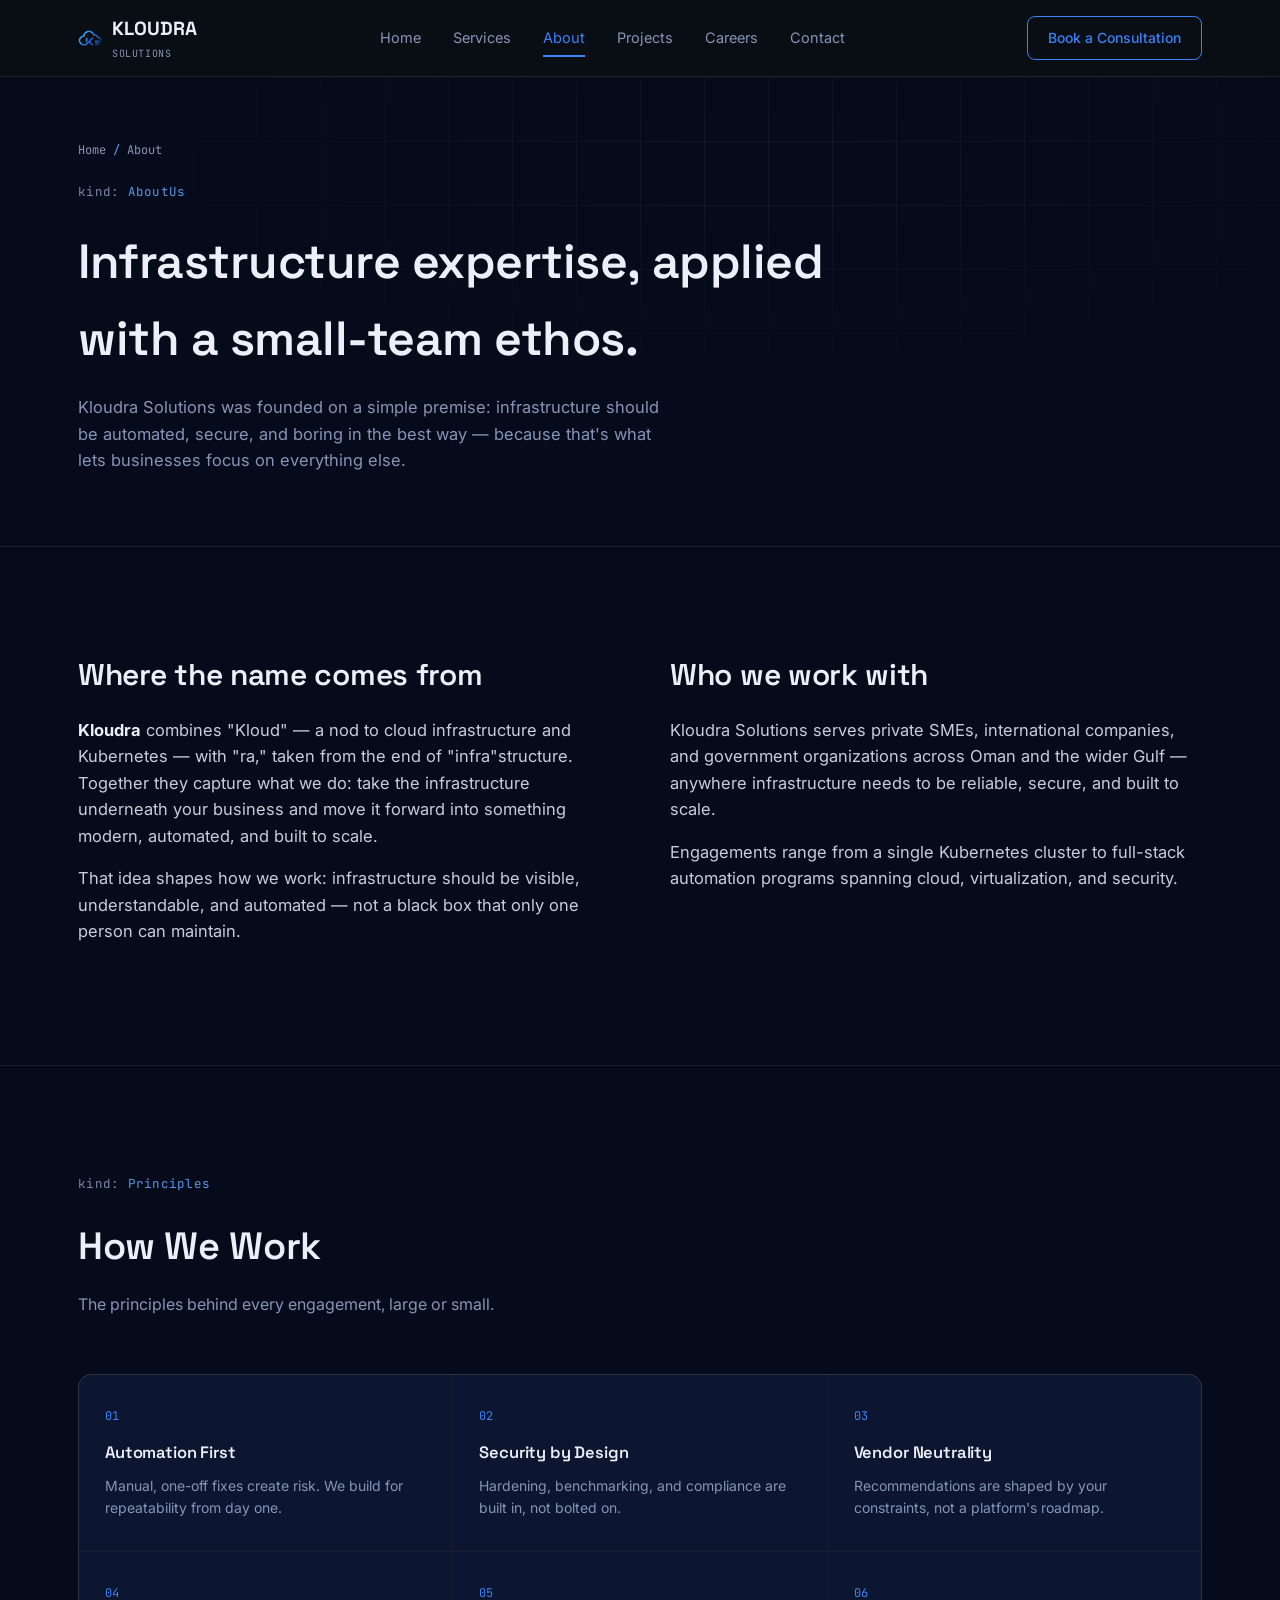
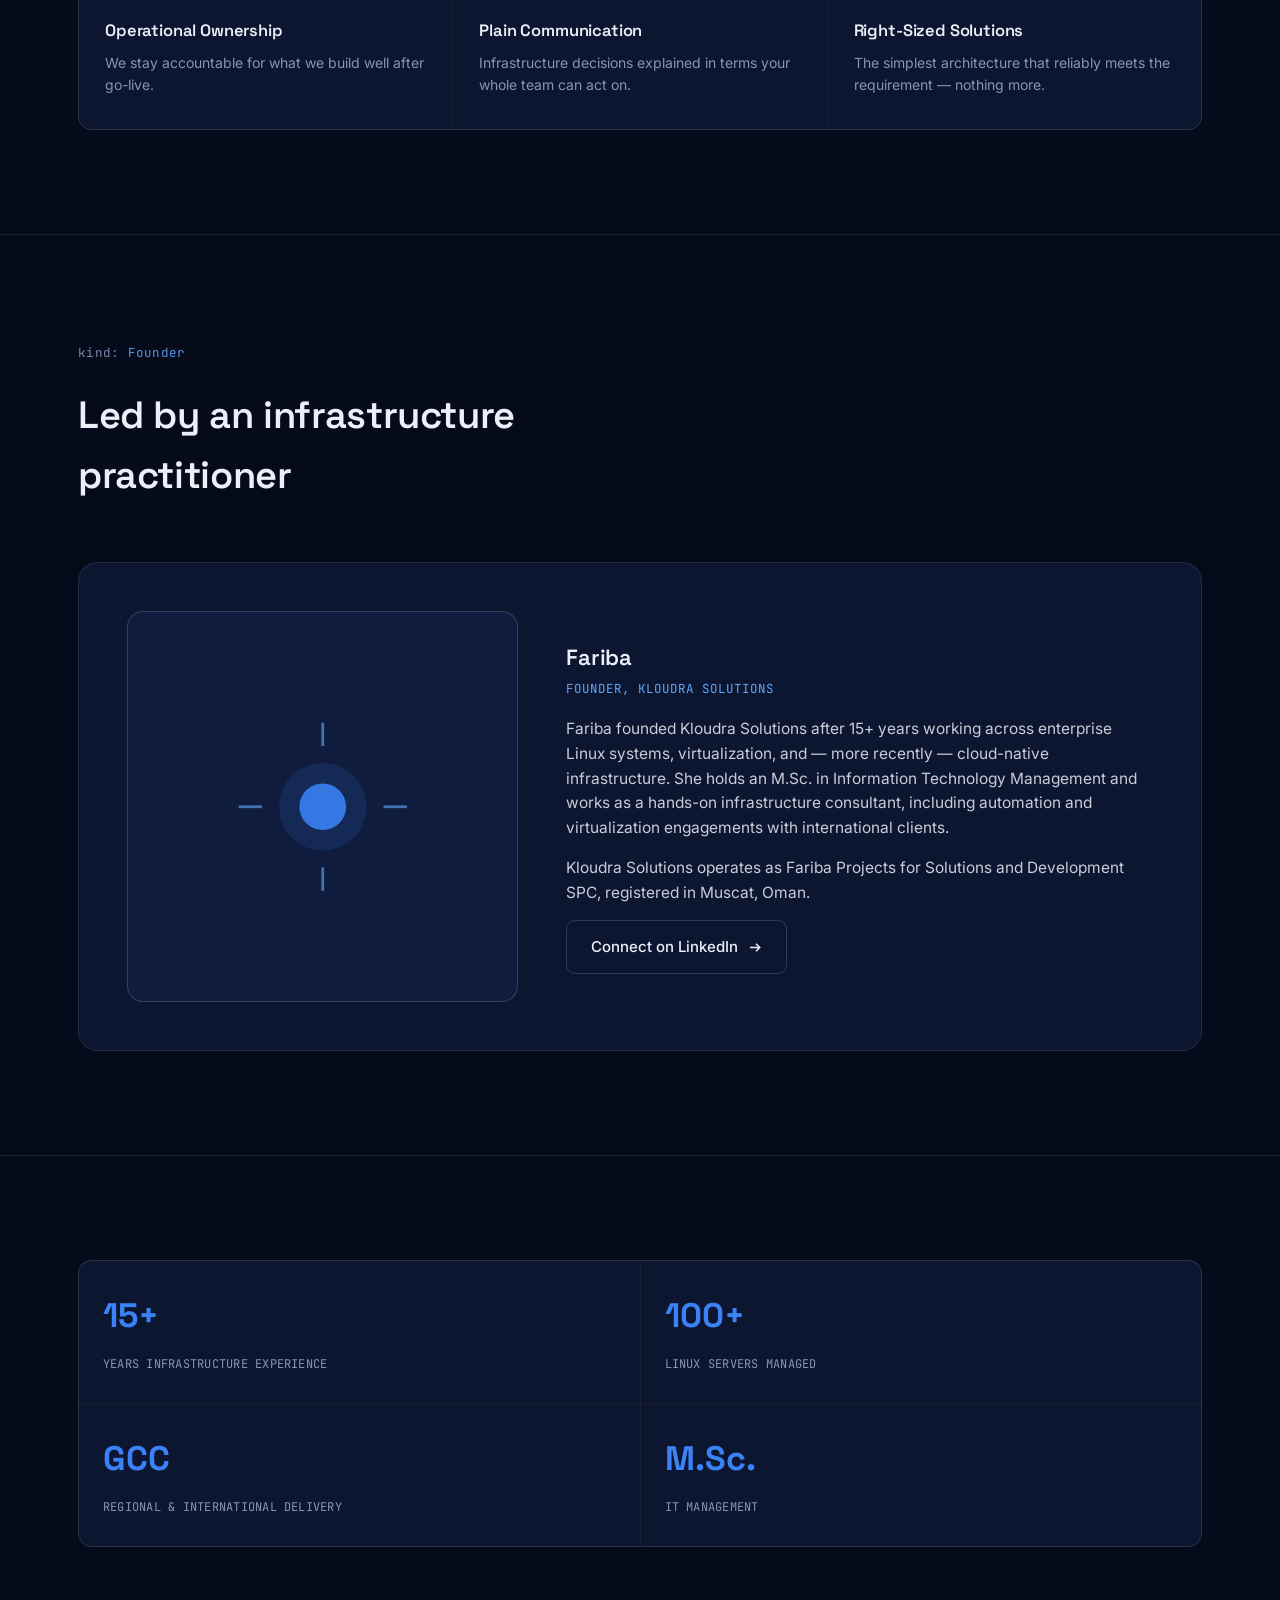
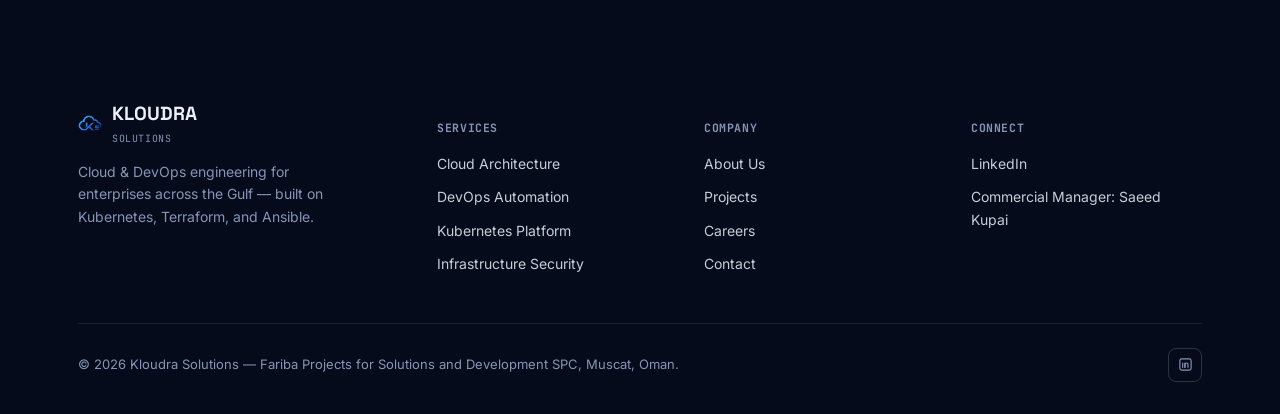
==== commit 9d44f669: "Edit about saeed" ====
--- a/about.html
+++ b/about.html
@@ -146,7 +146,7 @@
       <div class="foot-col">
         <h5>CONNECT</h5>
         <a href="https://www.linkedin.com/company/kloudrasolutions" target="_blank" rel="noopener">LinkedIn</a>
-        <a href="tel:+4915158860008">Marketing: Saeid Koopayee</a>
+        <a href="tel:+4915158860008">Commercial Manager: Saeed Kupai</a>
       </div>
     </div>
     <div class="foot-inner">
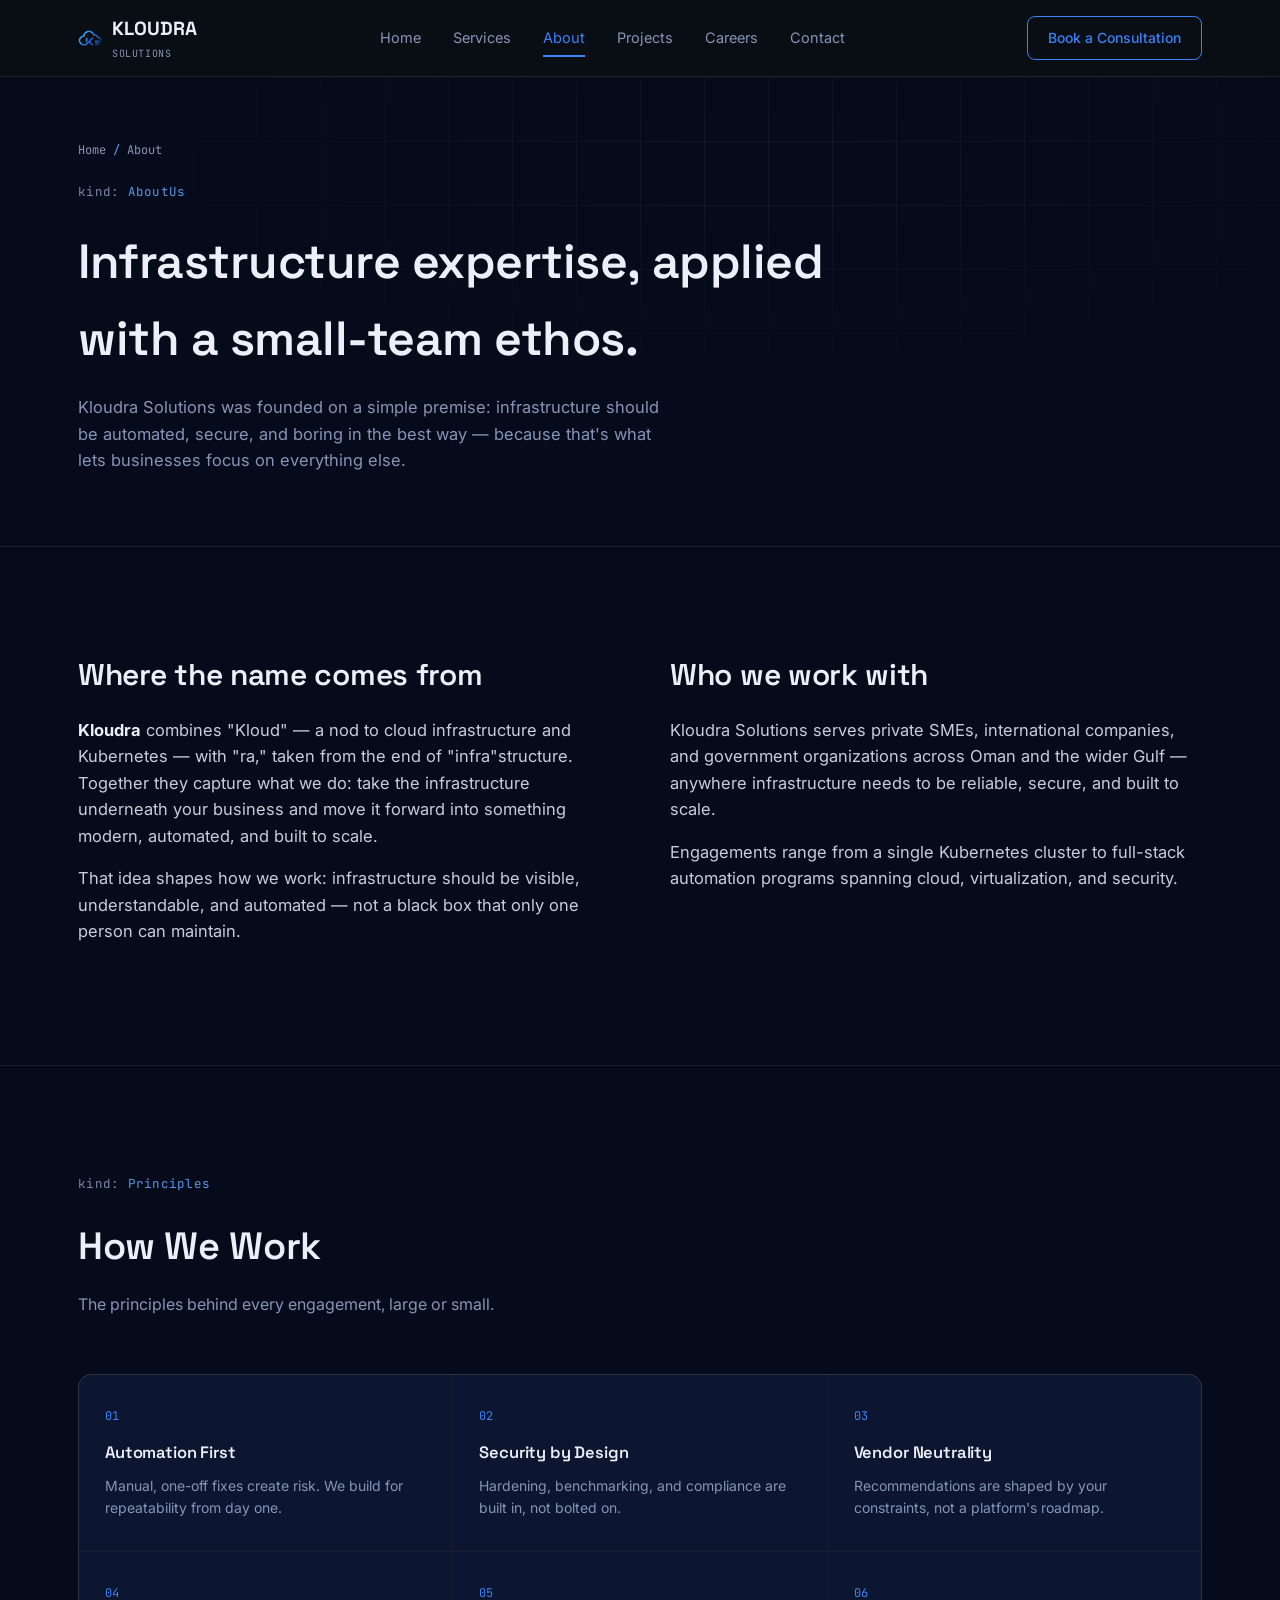
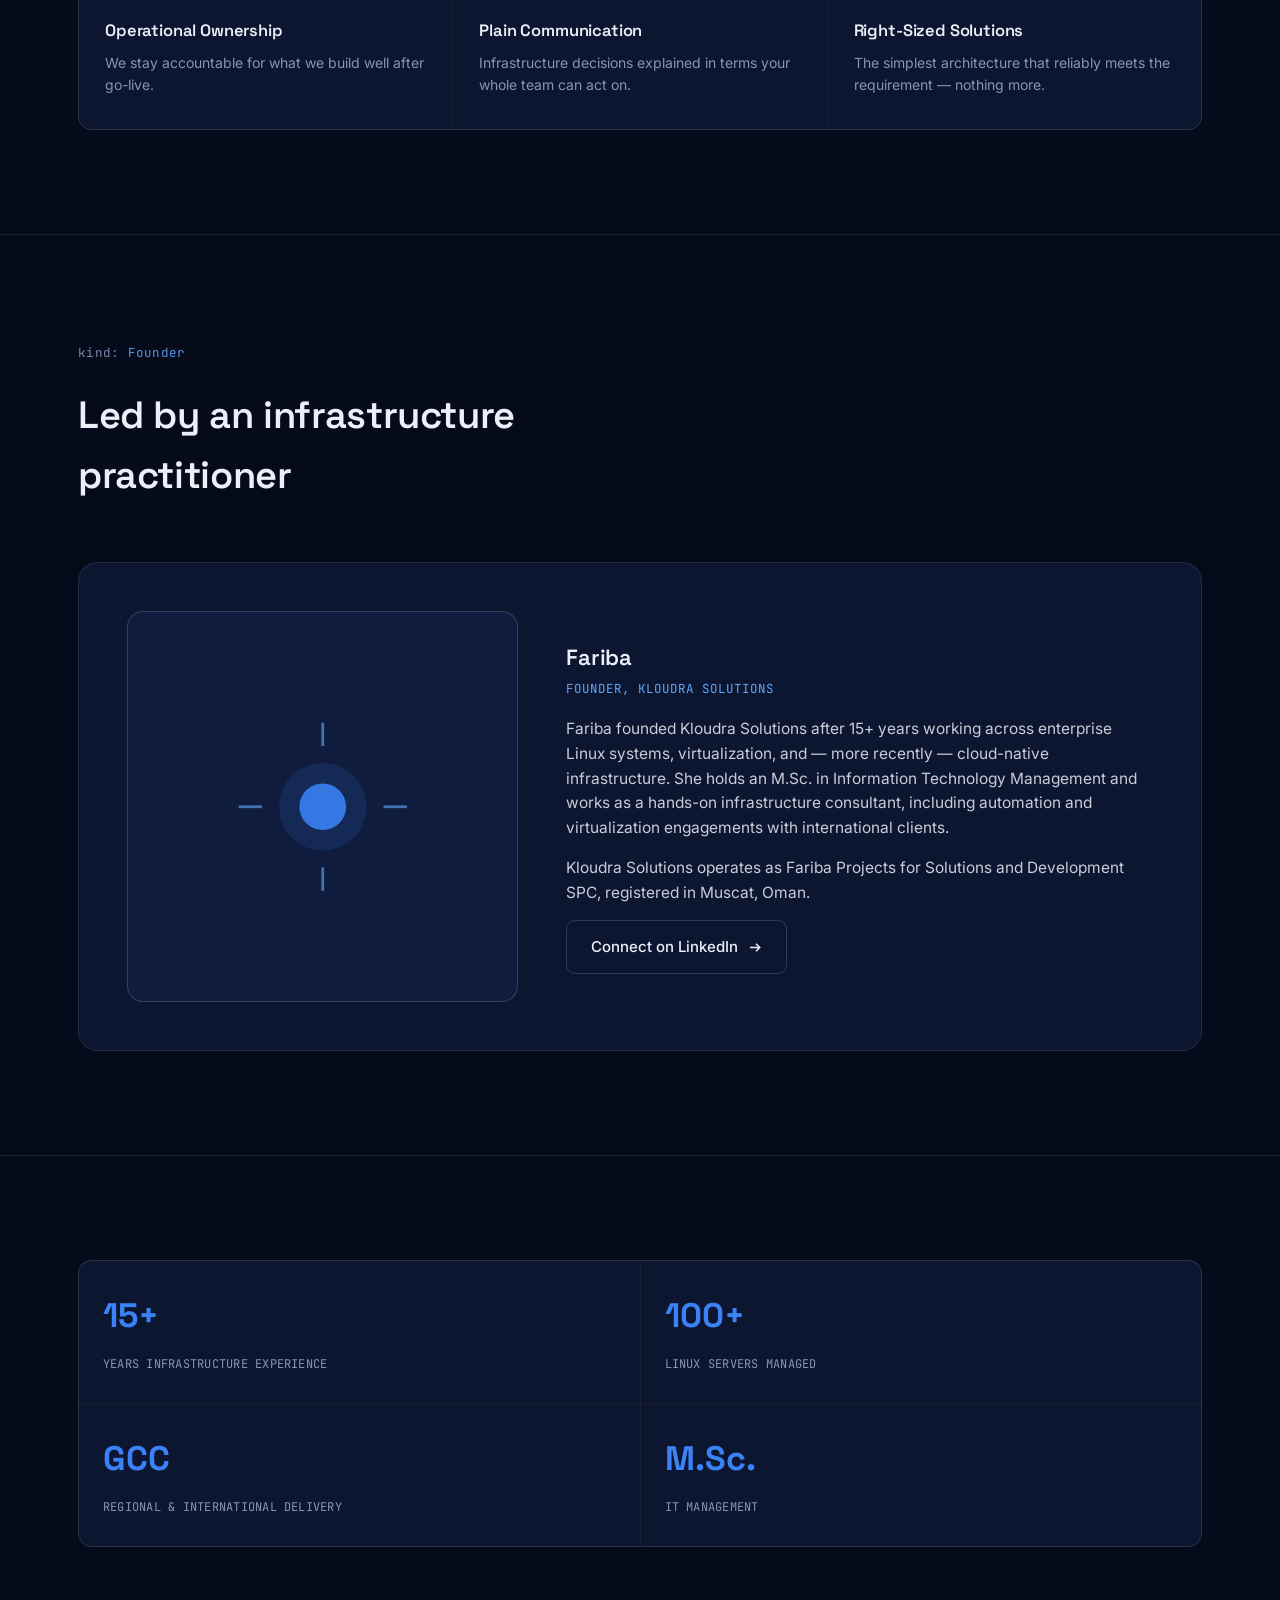
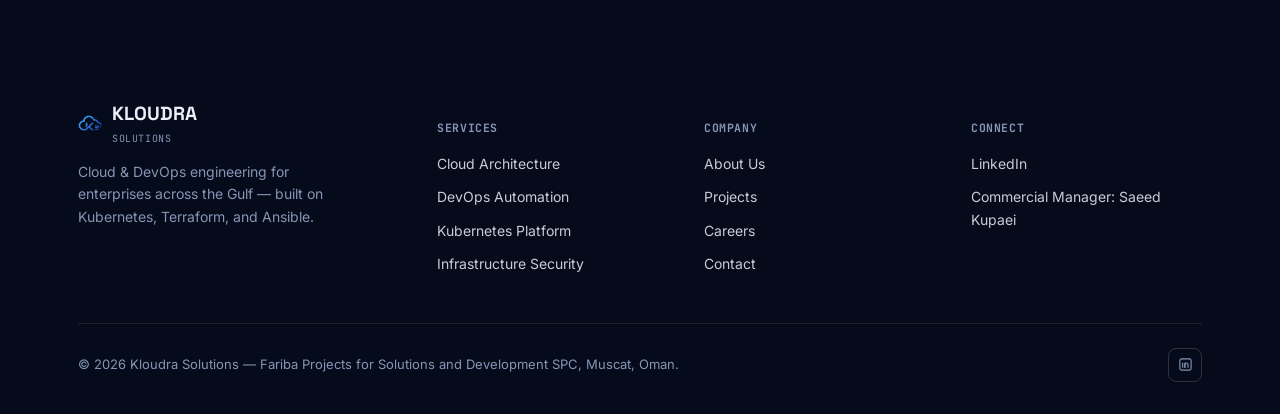
==== commit 56c6d04d: "Edit contact saeed" ====
--- a/about.html
+++ b/about.html
@@ -146,7 +146,7 @@
       <div class="foot-col">
         <h5>CONNECT</h5>
         <a href="https://www.linkedin.com/company/kloudrasolutions" target="_blank" rel="noopener">LinkedIn</a>
-        <a href="tel:+4915158860008">Commercial Manager: Saeed Kupai</a>
+        <a href="tel:+4915158860008">Commercial Manager: Saeed Kupaei</a>
       </div>
     </div>
     <div class="foot-inner">
